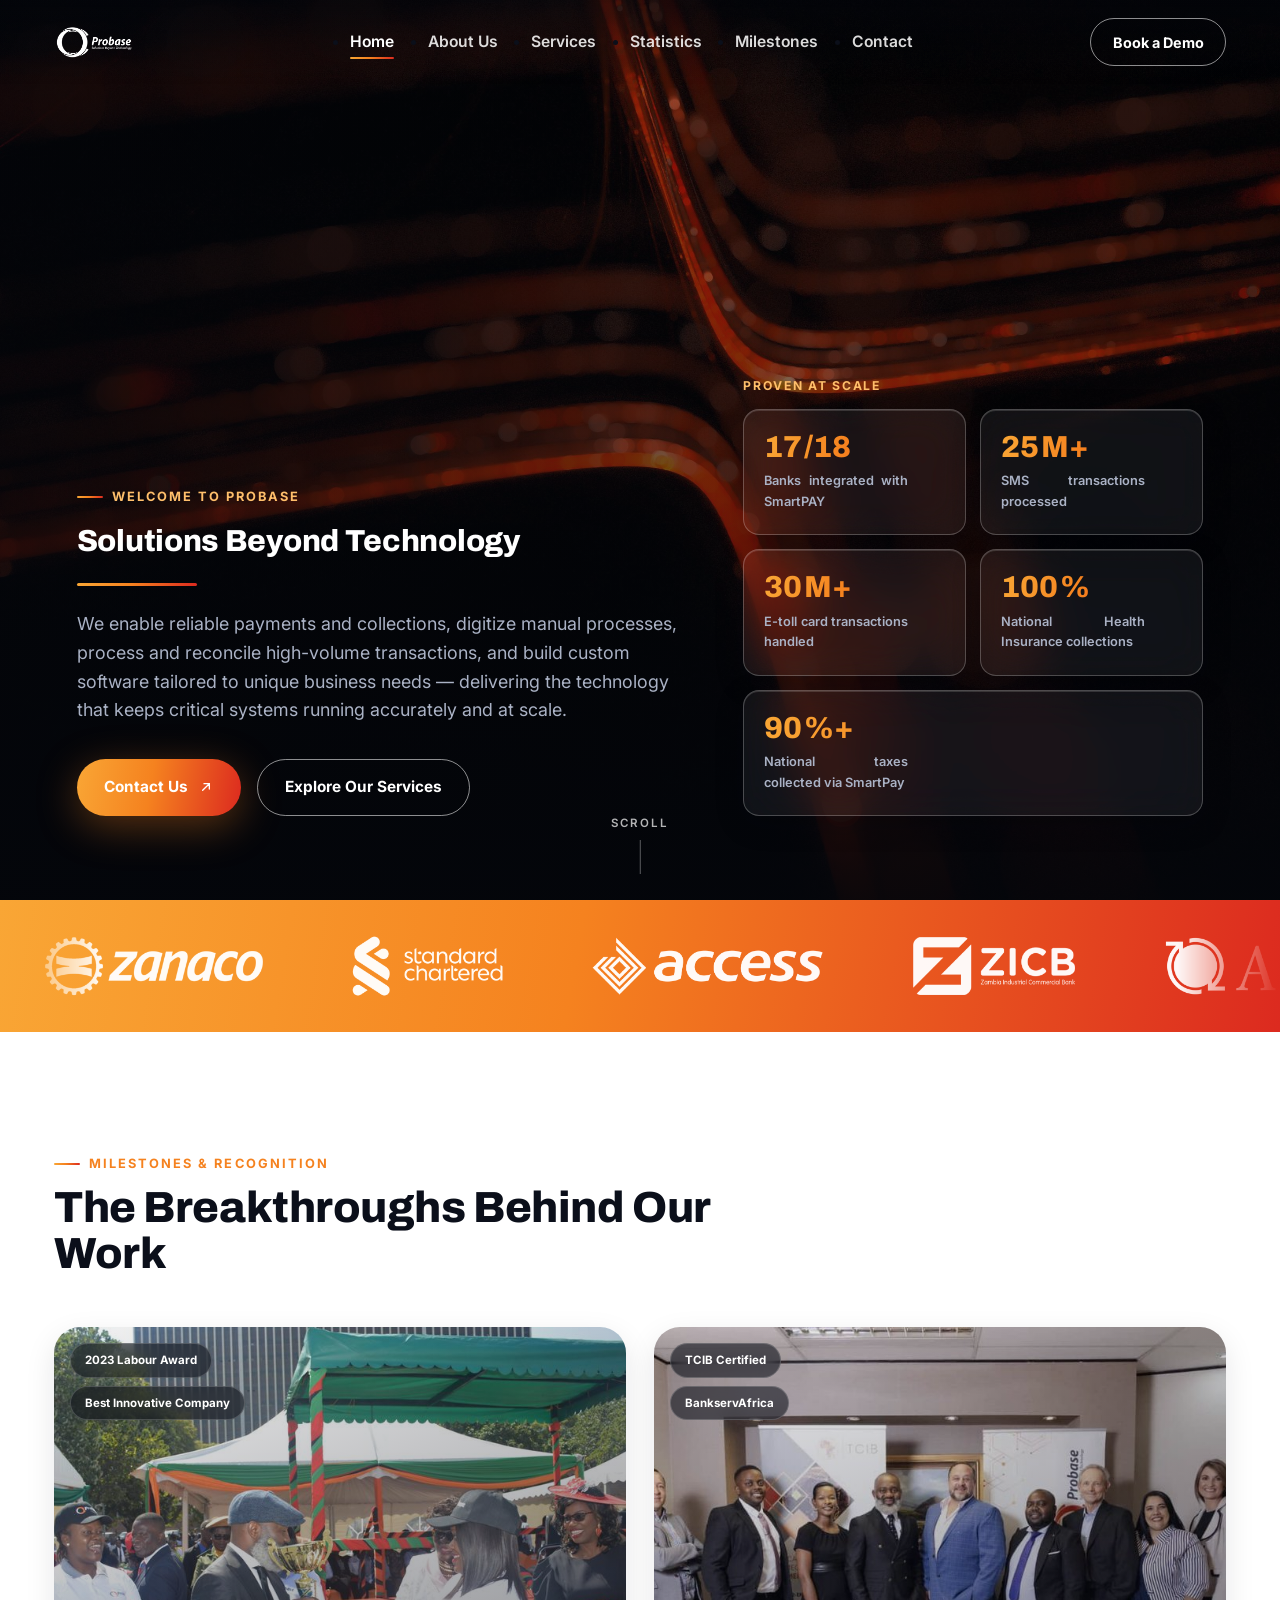
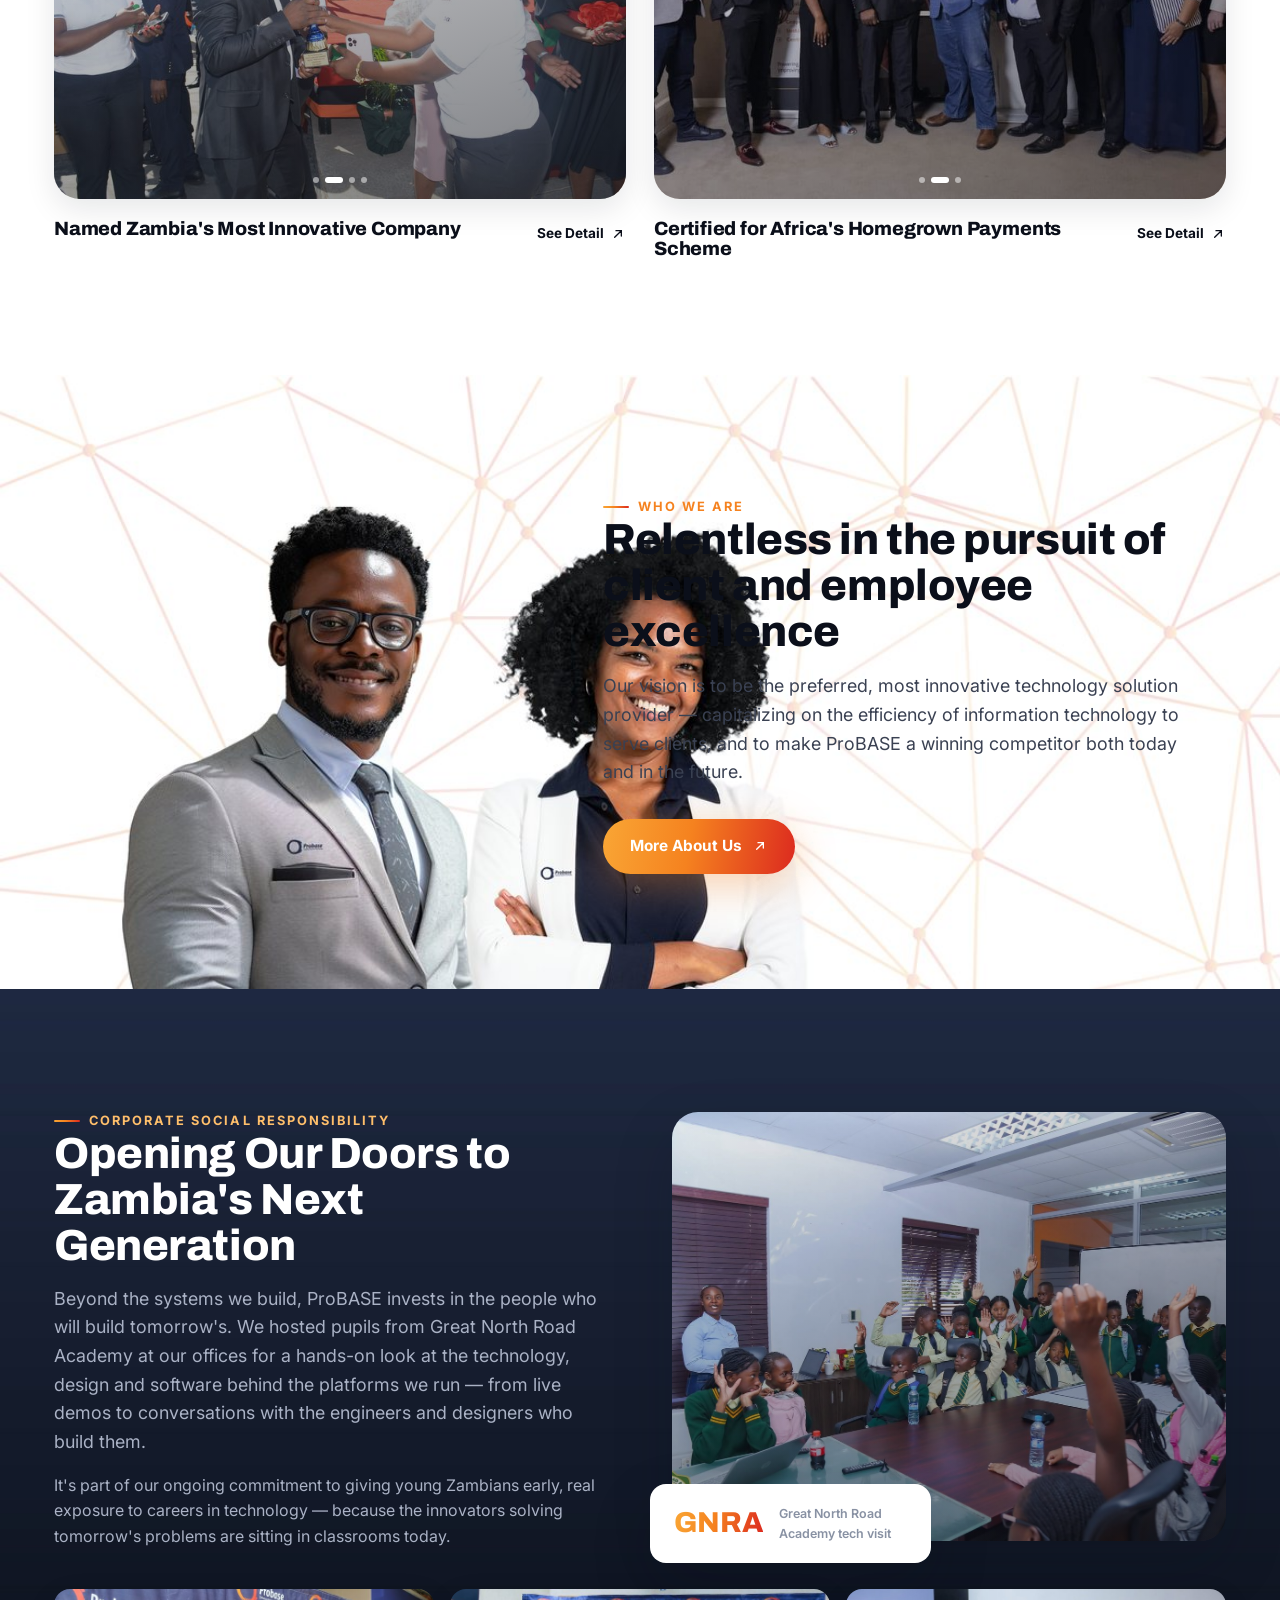
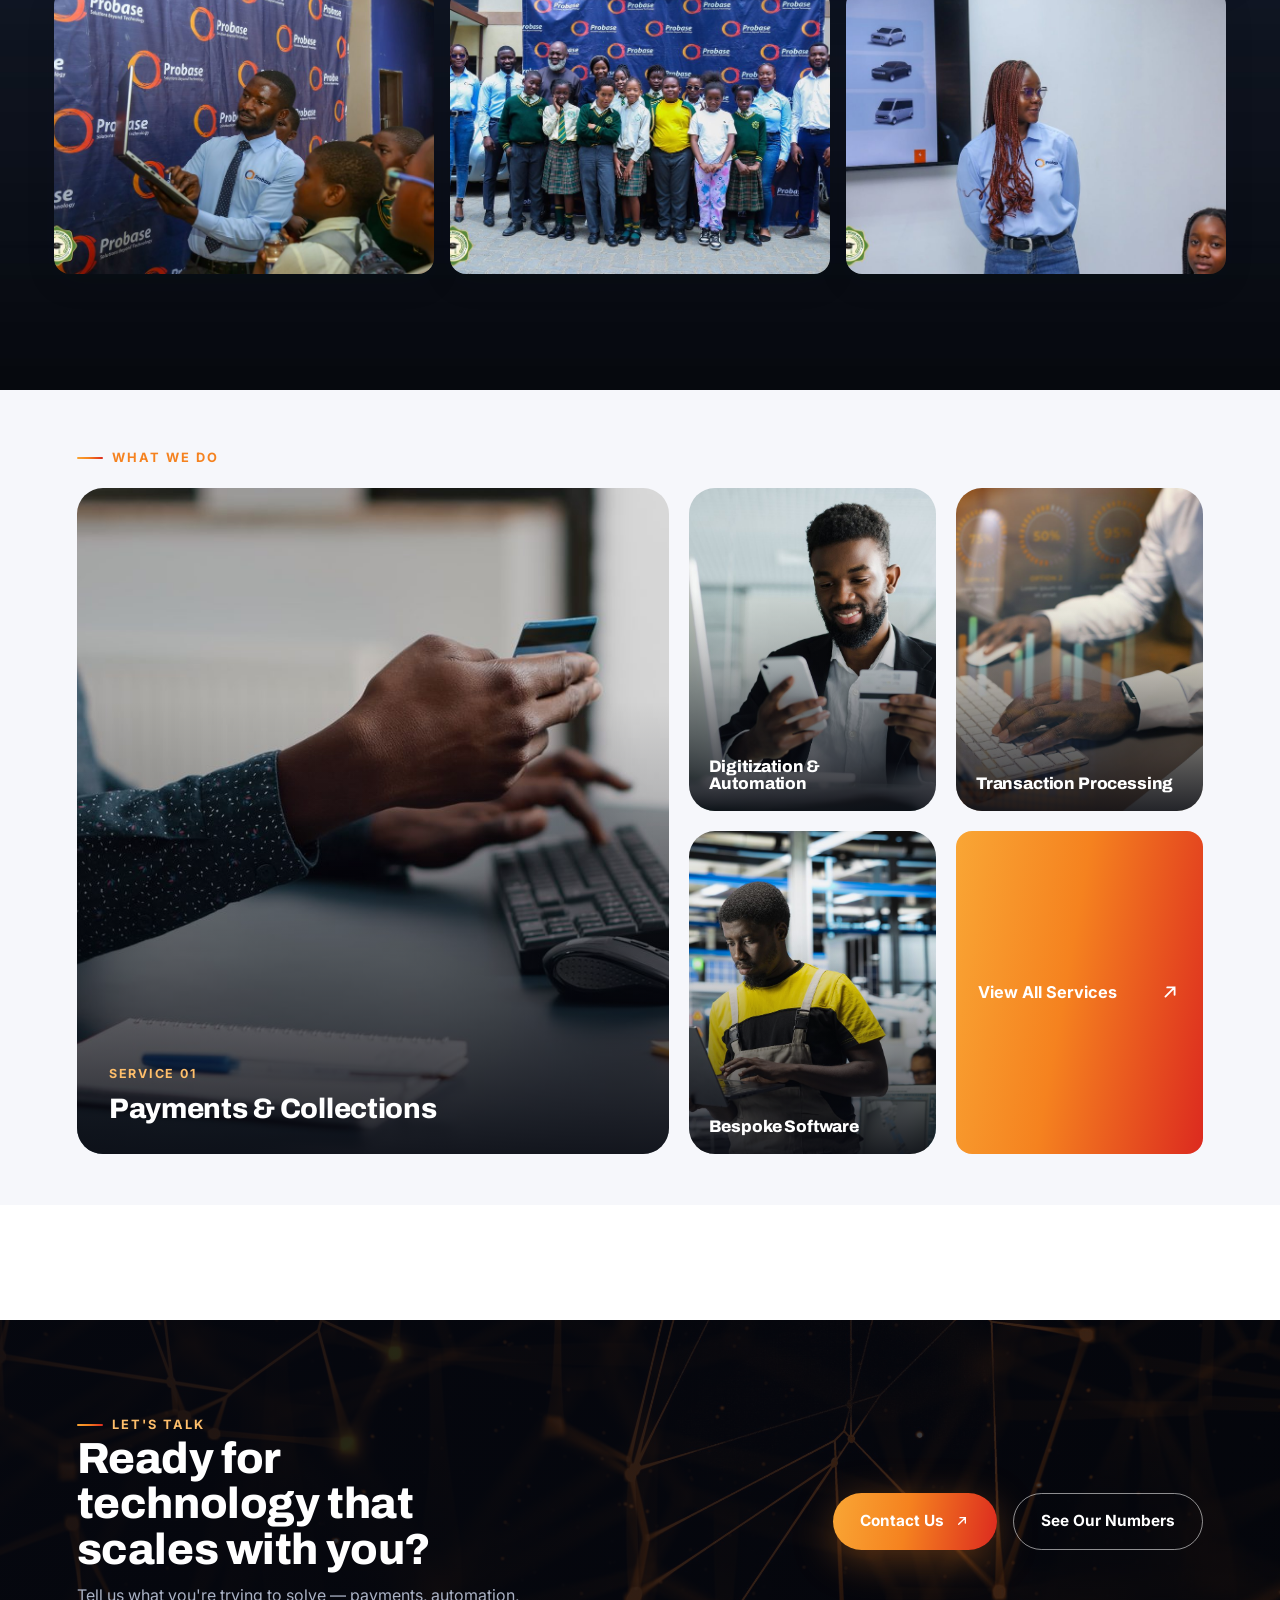
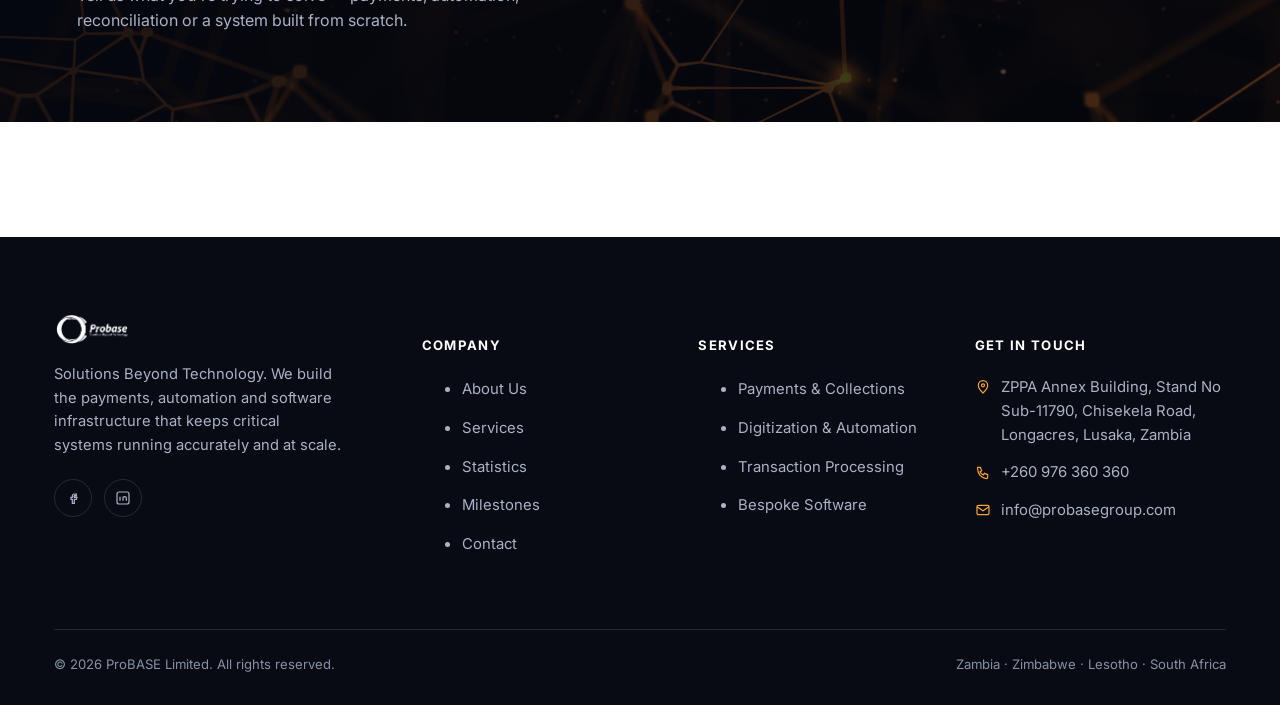
==== index.html @ 9bfe849f "Initial commit: ProBASE marketing website Static HTML/CSS/JS site with hero sections, services bento" ====
<!doctype html>
<html lang="en">
<head>
<meta charset="UTF-8">
<title>ProBASE | Solutions Beyond Technology</title>
<meta name="description" content="ProBASE enables reliable payments and collections, digitizes manual processes, processes and reconciles high-volume transactions, and builds bespoke software for businesses across Zambia, Zimbabwe, Lesotho and South Africa.">
<meta name="viewport" content="width=device-width, initial-scale=1">
<meta name="theme-color" content="#080b14">

<link rel="icon" type="image/png" sizes="32x32" href="assets/favicon/favicon-32.png">
<link rel="icon" type="image/png" sizes="16x16" href="assets/favicon/favicon-16.png">
<link rel="icon" type="image/png" sizes="192x192" href="assets/favicon/favicon-192.png">
<link rel="apple-touch-icon" sizes="180x180" href="assets/favicon/favicon-180.png">
<link rel="shortcut icon" href="assets/favicon/favicon.ico">

<meta property="og:title" content="ProBASE | Solutions Beyond Technology">
<meta property="og:description" content="Payments and collections, process digitization, transaction reconciliation, and bespoke software — built for scale.">
<meta property="og:type" content="website">
<meta property="og:image" content="assets/favicon/favicon-512.png">

<link rel="preconnect" href="https://fonts.googleapis.com">
<link rel="preconnect" href="https://fonts.gstatic.com" crossorigin>
<link rel="stylesheet" href="css/style.css?v=10">
</head>
<body>

<header class="site-header">
  <div class="container">
    <a href="index.html" class="brand" aria-label="ProBASE home">
      <img src="assets/logo/probase-logo-white.png" alt="ProBASE">
    </a>
    <nav class="main-nav" id="main-nav" aria-label="Primary">
      <ul>
        <li><a href="index.html">Home</a></li>
        <li><a href="about.html">About Us</a></li>
        <li><a href="services.html">Services</a></li>
        <li><a href="statistics.html">Statistics</a></li>
        <li><a href="milestones.html">Milestones</a></li>
        <li><a href="contact.html">Contact</a></li>
      </ul>
      <div class="mobile-cta">
        <a href="contact.html" class="btn btn--brand btn--block">Book a Demo</a>
      </div>
    </nav>
    <div class="header-cta">
      <a href="contact.html" class="btn btn--outline">Book a Demo</a>
      <button class="nav-toggle" aria-label="Toggle menu" aria-expanded="false" aria-controls="main-nav">
        <span class="bars"><span></span><span></span><span></span></span>
      </button>
    </div>
  </div>
</header>

<main>

  <!-- HERO -->
  <section class="hero hero--tall">
    <div class="hero-media">
      <video autoplay muted loop playsinline poster="assets/images/bg-orange-lines.jpg">
        <source src="assets/video/hero-home.mp4" type="video/mp4">
      </video>
    </div>
    <div class="container">
      <div class="hero-content hero-content--split">
        <div class="hero-text">
          <p class="eyebrow on-dark">Welcome to ProBASE</p>
          <h1>Solutions Beyond Technology</h1>
          <div class="hero-rule"></div>
          <p class="lead on-dark">We enable reliable payments and collections, digitize manual processes, process and reconcile high-volume transactions, and build custom software tailored to unique business needs — delivering the technology that keeps critical systems running accurately and at scale.</p>
          <div class="hero-actions">
            <a href="contact.html" class="btn btn--brand">
              Contact Us
              <svg viewBox="0 0 24 24" fill="none" stroke="currentColor" stroke-width="2" stroke-linecap="round"><path d="M7 17 17 7M9 7h8v8"/></svg>
            </a>
            <a href="services.html" class="btn btn--outline">Explore Our Services</a>
          </div>
        </div>
        <div class="hero-proof-group">
          <p class="hero-proof-group__title">Proven at scale</p>
          <ul class="hero-proof-group__grid">
            <li class="hero-proof-card">
              <div class="hero-proof-card__num"><span data-count="17">0</span>/18</div>
              <p class="hero-proof-card__label">Banks integrated with SmartPAY</p>
            </li>
            <li class="hero-proof-card">
              <div class="hero-proof-card__num"><span data-count="25">0</span>M+</div>
              <p class="hero-proof-card__label">SMS transactions processed</p>
            </li>
            <li class="hero-proof-card">
              <div class="hero-proof-card__num"><span data-count="30">0</span>M+</div>
              <p class="hero-proof-card__label">E-toll card transactions handled</p>
            </li>
            <li class="hero-proof-card">
              <div class="hero-proof-card__num"><span data-count="100">0</span>%</div>
              <p class="hero-proof-card__label">National Health Insurance collections</p>
            </li>
            <li class="hero-proof-card">
              <div class="hero-proof-card__num"><span data-count="90">0</span>%+</div>
              <p class="hero-proof-card__label">National taxes collected via SmartPay</p>
            </li>
          </ul>
        </div>
      </div>
    </div>
    <div class="hero-scroll" aria-hidden="true">Scroll<span class="dot"></span></div>
  </section>

  <!-- PROOF STRIP: bank logo ticker -->
  <section class="proof-strip">
    <div class="logo-ticker">
      <div class="logo-ticker__track">
        <div class="logo-ticker__item"><img src="assets/logos/zanaco.png" alt="Zanaco" loading="lazy"></div>
        <div class="logo-ticker__item"><img src="assets/logos/standard-chartered.png" alt="Standard Chartered" loading="lazy"></div>
        <div class="logo-ticker__item"><img src="assets/logos/access-bank.png" alt="Access Bank" loading="lazy"></div>
        <div class="logo-ticker__item"><img src="assets/logos/zicb.png" alt="Zambia Industrial Commercial Bank" loading="lazy"></div>
        <div class="logo-ticker__item"><img src="assets/logos/ab-bank.png" alt="AB Bank" loading="lazy"></div>
        <div class="logo-ticker__item"><img src="assets/logos/first-capital-bank.png" alt="First Capital Bank" loading="lazy"></div>
        <div class="logo-ticker__item"><img src="assets/logos/zesco.png" alt="Zesco" loading="lazy"></div>
        <div class="logo-ticker__item" aria-hidden="true"><img src="assets/logos/zanaco.png" alt=""></div>
        <div class="logo-ticker__item" aria-hidden="true"><img src="assets/logos/standard-chartered.png" alt=""></div>
        <div class="logo-ticker__item" aria-hidden="true"><img src="assets/logos/access-bank.png" alt=""></div>
        <div class="logo-ticker__item" aria-hidden="true"><img src="assets/logos/zicb.png" alt=""></div>
        <div class="logo-ticker__item" aria-hidden="true"><img src="assets/logos/ab-bank.png" alt=""></div>
        <div class="logo-ticker__item" aria-hidden="true"><img src="assets/logos/first-capital-bank.png" alt=""></div>
        <div class="logo-ticker__item" aria-hidden="true"><img src="assets/logos/zesco.png" alt=""></div>
      </div>
    </div>
  </section>

  <!-- MILESTONES TEASER -->
  <section class="section">
    <div class="container">
      <div class="section-head" data-reveal>
        <p class="eyebrow">Milestones &amp; Recognition</p>
        <h2>The Breakthroughs Behind Our Work</h2>
      </div>
      <div class="milestone-grid" data-reveal-group>
        <a href="milestones.html#labour-day-2023-award" class="milestone-card" data-reveal style="--i:0">
          <div class="media-frame media-frame--carousel" data-images="assets/images/milestones/labour-day-hero.jpg,assets/images/milestones/labour-day-2.jpg,assets/images/milestones/labour-day-3.jpg,assets/images/milestones/labour-day-4.jpg">
            <img src="assets/images/milestones/labour-day-hero.jpg" alt="ProBASE staff receiving the Best Innovative Company trophy at Zambia's 2023 Labour Day celebrations">
            <div class="milestone-card__badges">
              <span class="milestone-card__badge">2023 Labour Award</span>
              <span class="milestone-card__badge">Best Innovative Company</span>
            </div>
            <div class="media-frame__dots"></div>
          </div>
          <div class="milestone-card__foot">
            <h3>Named Zambia's Most Innovative Company</h3>
            <span class="milestone-card__link">See Detail
              <svg viewBox="0 0 24 24" fill="none" stroke="currentColor" stroke-width="2" stroke-linecap="round"><path d="M7 17 17 7M9 7h8v8"/></svg>
            </span>
          </div>
        </a>
        <a href="milestones.html#tcib-certification" class="milestone-card" data-reveal style="--i:1">
          <div class="media-frame media-frame--carousel" data-images="assets/images/milestones/tcib-hero.jpg,assets/images/milestones/tcib-2.jpg,assets/images/milestones/tcib-3.jpg">
            <img src="assets/images/milestones/tcib-hero.jpg" alt="ProBASE receiving TCIB Certified Participant accreditation from BankservAfrica">
            <div class="milestone-card__badges">
              <span class="milestone-card__badge">TCIB Certified</span>
              <span class="milestone-card__badge">BankservAfrica</span>
            </div>
            <div class="media-frame__dots"></div>
          </div>
          <div class="milestone-card__foot">
            <h3>Certified for Africa's Homegrown Payments Scheme</h3>
            <span class="milestone-card__link">See Detail
              <svg viewBox="0 0 24 24" fill="none" stroke="currentColor" stroke-width="2" stroke-linecap="round"><path d="M7 17 17 7M9 7h8v8"/></svg>
            </span>
          </div>
        </a>
      </div>
    </div>
  </section>

  <!-- ABOUT TEASER -->
  <section class="section who-we-are">
    <div class="who-we-are-media">
      <img src="assets/images/who-we-are/who-we-are-3.jpg" alt="ProBASE team members representing the people behind our technology">
    </div>
    <div class="container container--wide">
      <div class="who-we-are-content" data-reveal>
        <p class="eyebrow">Who we are</p>
        <h2>Relentless in the pursuit of client and employee excellence</h2>
        <p class="lead" style="margin-top:18px;">Our vision is to be the preferred, most innovative technology solution provider — capitalizing on the efficiency of information technology to serve clients, and to make ProBASE a winning competitor both today and in the future.</p>
        <div class="hero-actions" style="margin-top:32px;">
          <a href="about.html" class="btn btn--brand">
            More About Us
            <svg viewBox="0 0 24 24" fill="none" stroke="currentColor" stroke-width="2" stroke-linecap="round"><path d="M7 17 17 7M9 7h8v8"/></svg>
          </a>
        </div>
      </div>
    </div>
  </section>

  <!-- CORPORATE SOCIAL RESPONSIBILITY -->
  <section class="section section--dark csr-section">
    <div class="container">
      <div class="split reverse">
        <div class="split-media" data-reveal>
          <div class="media-frame">
            <img src="assets/images/csr/csr-hero.jpg" alt="Great North Road Academy pupils in a technology session at ProBASE's offices">
          </div>
          <div class="media-badge">
            <div class="stat-num">GNRA</div>
            <span class="label">Great North Road Academy tech visit</span>
          </div>
        </div>
        <div data-reveal>
          <p class="eyebrow on-dark">Corporate Social Responsibility</p>
          <h2>Opening Our Doors to Zambia's Next Generation</h2>
          <p class="lead on-dark" style="margin-top:16px;">Beyond the systems we build, ProBASE invests in the people who will build tomorrow's. We hosted pupils from Great North Road Academy at our offices for a hands-on look at the technology, design and software behind the platforms we run — from live demos to conversations with the engineers and designers who build them.</p>
          <p style="margin-top:16px; color:var(--muted-on-dark);">It's part of our ongoing commitment to giving young Zambians early, real exposure to careers in technology — because the innovators solving tomorrow's problems are sitting in classrooms today.</p>
        </div>
      </div>
      <div class="mini-gallery" data-reveal-group>
        <div class="mini-gallery__item" data-reveal style="--i:0"><img src="assets/images/csr/csr-2.jpg" alt="A ProBASE staff member showing pupils a laptop demo"></div>
        <div class="mini-gallery__item" data-reveal style="--i:1"><img src="assets/images/csr/csr-3.jpg" alt="ProBASE team and Great North Road Academy pupils at the office"></div>
        <div class="mini-gallery__item" data-reveal style="--i:2"><img src="assets/images/csr/csr-4.jpg" alt="A ProBASE presenter walking pupils through a design tool on screen"></div>
      </div>
    </div>
  </section>

  <!-- SERVICES HIGHLIGHT -->
  <section class="section section--alt services-section">
    <div class="container container--wide">
      <p class="eyebrow services-eyebrow" data-reveal>What we do</p>
      <div class="services-bento" data-reveal-group>
        <a href="services.html#payments" class="services-bento__feature" data-reveal style="--i:0">
          <img src="assets/images/services/payments.jpg" alt="ProBASE payments and collections">
          <div class="services-bento__scrim"></div>
          <div class="services-bento__content">
            <span class="services-bento__kicker">Service 01</span>
            <h3>Payments &amp; Collections</h3>
          </div>
        </a>
        <div class="services-bento__grid">
          <a href="services.html#digitization" class="services-bento__tile" data-reveal style="--i:1">
            <img src="assets/images/services/digitization.jpg" alt="ProBASE digitization and process automation">
            <div class="services-bento__scrim"></div>
            <div class="services-bento__content"><h4>Digitization &amp; Automation</h4></div>
          </a>
          <a href="services.html#transactions" class="services-bento__tile" data-reveal style="--i:2">
            <img src="assets/images/services/transactions.jpg" alt="ProBASE transaction processing and reconciliation">
            <div class="services-bento__scrim"></div>
            <div class="services-bento__content"><h4>Transaction Processing</h4></div>
          </a>
          <a href="services.html#software" class="services-bento__tile" data-reveal style="--i:3">
            <img src="assets/images/services/bespoke.jpg" alt="ProBASE bespoke software development">
            <div class="services-bento__scrim"></div>
            <div class="services-bento__content"><h4>Bespoke Software</h4></div>
          </a>
          <a href="services.html" class="services-bento__tile services-bento__tile--cta" data-reveal style="--i:4">
            <span>View All Services</span>
            <svg viewBox="0 0 24 24" fill="none" stroke="currentColor" stroke-width="2" stroke-linecap="round"><path d="M7 17 17 7M9 7h8v8"/></svg>
          </a>
        </div>
      </div>
    </div>
  </section>

  <!-- CTA -->
  <section class="section">
    <div class="container cta-wide">
      <div class="cta-band" data-reveal>
        <img src="assets/images/bg-techno-dots.jpg" alt="">
        <div class="cta-inner">
          <div>
            <p class="eyebrow on-dark">Let's talk</p>
            <h2>Ready for technology that scales with you?</h2>
            <p>Tell us what you're trying to solve — payments, automation, reconciliation or a system built from scratch.</p>
          </div>
          <div class="cta-actions">
            <a href="contact.html" class="btn btn--brand">
              Contact Us
              <svg viewBox="0 0 24 24" fill="none" stroke="currentColor" stroke-width="2" stroke-linecap="round"><path d="M7 17 17 7M9 7h8v8"/></svg>
            </a>
            <a href="statistics.html" class="btn btn--outline">See Our Numbers</a>
          </div>
        </div>
      </div>
    </div>
  </section>

</main>

<footer class="site-footer">
  <div class="container">
    <div class="footer-top">
      <div class="footer-brand">
        <img src="assets/logo/probase-logo-white.png" alt="ProBASE">
        <p>Solutions Beyond Technology. We build the payments, automation and software infrastructure that keeps critical systems running accurately and at scale.</p>
        <div class="footer-social">
          <a href="https://facebook.com/probasegroup" target="_blank" rel="noopener" aria-label="ProBASE on Facebook">
            <svg viewBox="0 0 24 24" fill="none" stroke="currentColor" stroke-width="1.8"><path d="M14 9h3V6h-3c-1.66 0-3 1.34-3 3v2H9v3h2v6h3v-6h3l1-3h-4V9c0-.55.45-1 1-1Z"/></svg>
          </a>
          <a href="https://linkedin.com/company/probase-limited-zambia" target="_blank" rel="noopener" aria-label="ProBASE on LinkedIn">
            <svg viewBox="0 0 24 24" fill="none" stroke="currentColor" stroke-width="1.8"><rect x="3" y="3" width="18" height="18" rx="3"/><path d="M7.5 10v6M7.5 7.5v.01M12 16v-3.5c0-1.4 1-2.5 2.5-2.5S17 11.1 17 12.5V16M12 10v6"/></svg>
          </a>
        </div>
      </div>
      <div class="footer-col">
        <h5>Company</h5>
        <ul>
          <li><a href="about.html">About Us</a></li>
          <li><a href="services.html">Services</a></li>
          <li><a href="statistics.html">Statistics</a></li>
          <li><a href="milestones.html">Milestones</a></li>
          <li><a href="contact.html">Contact</a></li>
        </ul>
      </div>
      <div class="footer-col">
        <h5>Services</h5>
        <ul>
          <li><a href="services.html#payments">Payments &amp; Collections</a></li>
          <li><a href="services.html#digitization">Digitization &amp; Automation</a></li>
          <li><a href="services.html#transactions">Transaction Processing</a></li>
          <li><a href="services.html#software">Bespoke Software</a></li>
        </ul>
      </div>
      <div class="footer-col">
        <h5>Get in touch</h5>
        <div class="contact-line">
          <svg viewBox="0 0 24 24" fill="none" stroke="currentColor" stroke-width="1.8"><path d="M12 21s7-6.1 7-11.5A7 7 0 0 0 5 9.5C5 14.9 12 21 12 21Z"/><circle cx="12" cy="9.5" r="2.3"/></svg>
          <span>ZPPA Annex Building, Stand No Sub-11790, Chisekela Road, Longacres, Lusaka, Zambia</span>
        </div>
        <div class="contact-line">
          <svg viewBox="0 0 24 24" fill="none" stroke="currentColor" stroke-width="1.8"><path d="M4 5h4l2 5-2.5 1.5a11 11 0 0 0 5 5L14 14l5 2v4a2 2 0 0 1-2 2A15 15 0 0 1 4 7a2 2 0 0 1 0-2Z"/></svg>
          <a href="tel:+260976360360">+260 976 360 360</a>
        </div>
        <div class="contact-line">
          <svg viewBox="0 0 24 24" fill="none" stroke="currentColor" stroke-width="1.8"><rect x="3" y="5" width="18" height="14" rx="2"/><path d="m3 7 9 6 9-6"/></svg>
          <a href="mailto:info@probasegroup.com">info@probasegroup.com</a>
        </div>
      </div>
    </div>
    <div class="footer-bottom">
      <p>&copy; <span id="year"></span> ProBASE Limited. All rights reserved.</p>
      <div class="legal-links"><span>Zambia · Zimbabwe · Lesotho · South Africa</span></div>
    </div>
  </div>
</footer>

<script src="js/main.js?v=10"></script>
</body>
</html>
---- css/style.css ----
/* =========================================================
   ProBASE — Solutions Beyond Technology
   Global stylesheet
   ========================================================= */

@import url('https://fonts.googleapis.com/css2?family=Archivo:ital,wght@0,500;0,600;0,700;0,800;1,700;1,800;1,900&family=Inter:wght@400;500;600;700&display=swap');

:root{
  /* Brand */
  --navy-950:#080b14;
  --navy-900:#0b101c;
  --navy-800:#111a2e;
  --navy-700:#182544;
  --navy-600:#233459;

  --orange-300:#ffbf6b;
  --orange-400:#f9a635;
  --orange-500:#f5821f;
  --orange-600:#ea5a1e;
  --red-600:#dc2a1f;

  --gradient-brand: linear-gradient(100deg, var(--orange-400) 0%, var(--orange-500) 45%, var(--red-600) 100%);
  --gradient-brand-soft: linear-gradient(100deg, rgba(249,166,53,.16) 0%, rgba(220,42,31,.16) 100%);

  --ink:#0b0f1a;
  --ink-soft:#3a4152;
  --muted:#8891a3;
  --muted-on-dark:#aab2c5;
  --line:#e7e9f0;
  --line-on-dark:rgba(255,255,255,.12);

  --paper:#ffffff;
  --paper-alt:#f6f7fb;
  --paper-tint:#fbf4ee;

  --shadow-sm: 0 2px 10px rgba(10,15,30,.06);
  --shadow-md: 0 10px 30px rgba(10,15,30,.10);
  --shadow-lg: 0 24px 60px rgba(10,15,30,.18);
  --shadow-glow: 0 10px 40px rgba(245,130,31,.35);

  --radius-sm: 10px;
  --radius-md: 16px;
  --radius-lg: 26px;
  --radius-pill: 999px;

  --container: 1220px;
  --header-h: 84px;

  --ease: cubic-bezier(.22,.68,.32,1);
  --dur: .6s;

  --font-display: 'Archivo', 'Inter', system-ui, sans-serif;
  --font-body: 'Inter', system-ui, -apple-system, sans-serif;
}

/* ---------- Reset ---------- */
*, *::before, *::after{ box-sizing: border-box; }
html{ scroll-behavior:smooth; }
body,h1,h2,h3,h4,p,figure,blockquote{ margin:0; }
ul[class], ol[class]{ list-style:none; margin:0; padding:0; }
img, video{ max-width:100%; display:block; }
a{ color:inherit; text-decoration:none; }
button{ font:inherit; color:inherit; background:none; border:0; cursor:pointer; }
input, textarea, select{ font:inherit; color:inherit; }
:focus-visible{ outline: 2px solid var(--orange-500); outline-offset: 3px; }

html, body{ overflow-x:hidden; }

body{
  font-family: var(--font-body);
  color: var(--ink);
  background: var(--paper);
  line-height: 1.6;
  -webkit-font-smoothing: antialiased;
  text-rendering: optimizeLegibility;
}

h1,h2,h3,h4{
  font-family: var(--font-display);
  font-weight: 800;
  line-height: 1.05;
  letter-spacing: -.01em;
  color: var(--ink);
}

.eyebrow{
  display:inline-flex;
  align-items:center;
  gap:.55rem;
  font-family: var(--font-body);
  font-style: normal;
  font-weight: 700;
  font-size: .8rem;
  letter-spacing: .16em;
  text-transform: uppercase;
  color: var(--orange-500);
}
.eyebrow::before{
  content:'';
  width:26px; height:2px;
  background: var(--gradient-brand);
  border-radius:2px;
}
.eyebrow.on-dark{ color: var(--orange-300); }

h1{ font-size: clamp(2.4rem, 5.4vw, 4.4rem); }
h2{ font-size: clamp(1.9rem, 3.4vw, 2.9rem); }
h3{ font-size: clamp(1.25rem, 1.8vw, 1.55rem); }

.lead{
  font-size: clamp(1.02rem, 1.4vw, 1.2rem);
  color: var(--ink-soft);
  max-width: 62ch;
}
.on-dark .lead, .lead.on-dark{ color: var(--muted-on-dark); }

.muted{ color: var(--muted); }

.container{
  width:100%;
  max-width: var(--container);
  margin-inline:auto;
  padding-inline: 24px;
}

.section{ padding: clamp(64px, 9vw, 120px) 0; position:relative; }
.section--tight{ padding: clamp(48px, 6vw, 72px) 0; }
.section--dark{ background: var(--navy-950); color:#fff; }
.csr-section{
  background-image: url('../assets/images/csr-bg.jpg');
  background-size: cover;
  background-position: center;
}
.section--dark h1, .section--dark h2, .section--dark h3, .section--dark h4{ color:#fff; }
.section--alt{ background: var(--paper-alt); }
.section--tint{ background: var(--paper-tint); }

.section-head{
  max-width: 720px;
  margin-bottom: clamp(32px, 4vw, 56px);
}
.section-head.center{ margin-inline:auto; text-align:center; }
.section-head h2{ margin-top:.65rem; }

/* ---------- Buttons ---------- */
.btn{
  --btn-fg: #fff;
  display:inline-flex;
  align-items:center;
  justify-content:center;
  gap:.6rem;
  padding: .95rem 1.7rem;
  border-radius: var(--radius-pill);
  font-family: var(--font-body);
  font-weight: 700;
  font-size: .96rem;
  white-space:nowrap;
  transition: transform .35s var(--ease), box-shadow .35s var(--ease), background-color .35s var(--ease), color .35s var(--ease), border-color .35s var(--ease);
  will-change: transform;
}
.btn svg{ width:16px; height:16px; flex:none; transition: transform .35s var(--ease); }
.btn:hover svg{ transform: translate(3px,-3px); }
.btn:active{ transform: scale(.97); }

.btn--brand{
  background: var(--gradient-brand);
  color:#fff;
  box-shadow: var(--shadow-glow);
}
.btn--brand:hover{ box-shadow: 0 14px 44px rgba(245,130,31,.5); transform: translateY(-2px); }

.btn--outline{
  background: transparent;
  color: #fff;
  border: 1.5px solid rgba(255,255,255,.55);
}
.btn--outline:hover{ background: rgba(255,255,255,.12); border-color:#fff; }

.btn--outline-dark{
  background: transparent;
  color: var(--ink);
  border: 1.5px solid var(--line);
}
.btn--outline-dark:hover{ background: var(--ink); color:#fff; border-color: var(--ink); }

.btn--ghost{
  color: var(--orange-500);
  padding: .3rem 0;
  gap:.4rem;
}
.btn--ghost:hover svg{ transform: translateX(4px); }

.btn--sm{ padding: .7rem 1.3rem; font-size:.88rem; }
.btn--block{ width:100%; }

/* ---------- Header ---------- */
.site-header{
  position: fixed;
  inset-inline:0;
  top:0;
  z-index: 100;
  height: var(--header-h);
  display:flex;
  align-items:center;
  transition: background-color .4s var(--ease), box-shadow .4s var(--ease), height .3s var(--ease), backdrop-filter .4s var(--ease);
}
.site-header .container{
  display:flex;
  align-items:center;
  justify-content:space-between;
  gap: 24px;
}
.site-header::before{
  content:'';
  position:absolute; inset:0;
  background: linear-gradient(180deg, rgba(4,6,12,.55) 0%, rgba(4,6,12,0) 100%);
  opacity:1;
  transition: opacity .4s var(--ease);
  pointer-events:none;
}
.site-header.is-scrolled{
  height: 72px;
  background: rgba(8,11,20,.86);
  backdrop-filter: blur(14px) saturate(140%);
  box-shadow: 0 8px 30px rgba(0,0,0,.25);
}
.site-header.is-scrolled::before{ opacity:0; }

.brand{ display:flex; align-items:center; gap:.7rem; position:relative; z-index:1; }
.brand img{ height: 34px; width:auto; }

.nav-toggle{
  position:relative; z-index:1;
  width:44px; height:44px;
  display:none;
  align-items:center; justify-content:center;
  border-radius: 10px;
  color:#fff;
}
.nav-toggle .bars{ position:relative; width:20px; height:14px; }
.nav-toggle .bars span{
  position:absolute; left:0; width:100%; height:2px; background:currentColor; border-radius:2px;
  transition: transform .35s var(--ease), opacity .35s var(--ease), top .35s var(--ease);
}
.nav-toggle .bars span:nth-child(1){ top:0; }
.nav-toggle .bars span:nth-child(2){ top:6px; }
.nav-toggle .bars span:nth-child(3){ top:12px; }
.nav-open .nav-toggle .bars span:nth-child(1){ top:6px; transform: rotate(45deg); }
.nav-open .nav-toggle .bars span:nth-child(2){ opacity:0; }
.nav-open .nav-toggle .bars span:nth-child(3){ top:6px; transform: rotate(-45deg); }

.main-nav{ position:relative; z-index:1; }
.main-nav ul{ display:flex; align-items:center; gap: 2.1rem; }
.main-nav a{
  font-weight:600; font-size:.98rem; color: rgba(255,255,255,.86);
  padding: 6px 0; position:relative;
}
.main-nav a::after{
  content:''; position:absolute; left:0; right:100%; bottom:-2px; height:2px;
  background: var(--gradient-brand); border-radius:2px;
  transition: right .35s var(--ease);
}
.main-nav a:hover{ color:#fff; }
.main-nav a:hover::after, .main-nav a.is-active::after{ right:0; }
.main-nav a.is-active{ color:#fff; }

.header-cta{ position:relative; z-index:1; display:flex; align-items:center; gap:14px; }
.header-cta .btn{ padding:.72rem 1.35rem; font-size:.9rem; }

.main-nav .mobile-cta{ display:none; }

@media (max-width: 900px){
  .main-nav{
    position: fixed; inset: 72px 0 0 0;
    background: var(--navy-950);
    padding: 28px 24px 40px;
    transform: translateY(-12px);
    opacity:0; visibility:hidden;
    transition: opacity .35s var(--ease), transform .35s var(--ease), visibility .35s;
    overflow-y:auto;
  }
  .nav-open .main-nav{ opacity:1; visibility:visible; transform:translateY(0); }
  .main-nav ul{ flex-direction:column; align-items:flex-start; gap:0; }
  .main-nav li{ width:100%; border-bottom:1px solid var(--line-on-dark); }
  .main-nav a{ display:block; padding: 18px 4px; font-size:1.15rem; }
  .main-nav a::after{ display:none; }
  .main-nav .mobile-cta{ margin-top:22px; display:flex; flex-direction:column; gap:12px; }
  .nav-toggle{ display:inline-flex; }
  .site-header .container{ flex-wrap: nowrap; }
  .header-cta .btn--outline{ display:none; }
}

/* ---------- Hero ---------- */
.hero{
  position:relative;
  min-height: 100svh;
  display:flex;
  align-items:flex-end;
  color:#fff;
  overflow:hidden;
  background: var(--navy-950);
}
.hero.hero--tall{ min-height: 100svh; }
.hero.hero--short{ min-height: 62vh; align-items:center; padding-top: var(--header-h); }

.hero-media{ position:absolute; inset:0; z-index:0; }
.hero-media video, .hero-media img{
  position:absolute; inset:0; width:100%; height:100%; object-fit:cover;
}
.hero-media::after{
  content:'';
  position:absolute; inset:0;
  background:
    linear-gradient(0deg, rgba(4,6,11,.92) 0%, rgba(4,6,11,.55) 42%, rgba(4,6,11,.35) 100%),
    linear-gradient(90deg, rgba(4,6,11,.55) 0%, rgba(4,6,11,.05) 55%);
}

.hero-content{
  position:relative; z-index:1;
  padding: 190px 0 84px;
  width:100%;
}
.hero--short .hero-content{ padding: 40px 0; }

.hero-content .eyebrow{ margin-bottom: 18px; }
.hero-content h1{ max-width: 15ch; color:#fff; }
.hero-rule{
  width:120px; height:3px; border-radius:3px;
  background: var(--gradient-brand);
  margin: 26px 0 24px;
}
.hero-content .lead{ margin-bottom: 34px; max-width:56ch; }
.hero-actions{ display:flex; flex-wrap:wrap; gap:16px; }

/* Hero uses a wider, edge-hugging container so the text and proof cards
   spread toward the true viewport edges on large screens instead of being
   squeezed into the site's normal 1220px content column. */
.hero > .container{
  max-width: none;
  padding-inline: clamp(24px, 6vw, 140px);
}

/* CTA bands use the same wide, edge-hugging container as the hero so their
   text/image span toward the true viewport edges instead of the standard
   1220px content column. */
.container.cta-wide{
  max-width: none;
  padding-inline: 0;
}
.container.cta-wide .cta-band{ border-radius: 0; }

/* Reusable wide, edge-hugging container for content sections that want
   more breathing room than the standard 1220px column. */
.container--wide{
  max-width: none;
  padding-inline: clamp(24px, 6vw, 140px);
}

/* Hero split layout: text pinned far left, proof cards pinned right */
.hero-content--split{
  display:flex;
  align-items:flex-end;
  justify-content:space-between;
  gap:56px;
}
.hero-text{ max-width:760px; flex:0 1 auto; }
.hero-text h1{ font-size: clamp(1.9rem, 2.2vw, 2.75rem); max-width: none; white-space: normal; }

.hero-proof-group{ flex:none; width:100%; max-width:460px; }
.hero-proof-group__title{
  font-size:.76rem; font-weight:700; letter-spacing:.14em; text-transform:uppercase;
  color: var(--orange-300); margin-bottom:14px;
}
.hero-proof-group__grid{ display:grid; grid-template-columns: 1fr 1fr; gap:14px; }
.hero-proof-group__grid li:last-child{ grid-column: 1 / -1; }

.hero-proof-card{
  background: rgba(255,255,255,.06);
  backdrop-filter: blur(20px) saturate(160%);
  -webkit-backdrop-filter: blur(20px) saturate(160%);
  border: 1px solid rgba(255,255,255,.24);
  border-radius: var(--radius-md);
  padding: 22px 20px;
  box-shadow: inset 0 1px 0 rgba(255,255,255,.14), 0 8px 28px rgba(4,6,14,.22);
  transition: background .35s var(--ease), border-color .35s var(--ease), transform .35s var(--ease);
}
.hero-proof-card:hover{
  background: rgba(255,255,255,.11);
  border-color: rgba(255,255,255,.38);
  transform: translateY(-3px);
}
.hero-proof-card__num{
  font-family: var(--font-display); font-weight:800;
  font-size:1.9rem; line-height:1;
  background: var(--gradient-brand); -webkit-background-clip:text; background-clip:text; color:transparent;
  display:flex; align-items:baseline; gap:2px;
}
.hero-proof-card__label{
  margin-top:9px; font-size:.8rem; font-weight:600;
  color: var(--muted-on-dark); max-width:18ch;
  text-align: justify;
}

@media (max-width: 980px){
  .hero-content--split{ flex-direction:column; align-items:flex-start; gap:36px; }
  .hero-proof-group{ max-width:100%; margin-left:0; margin-right:0; }
}

.hero-scroll{
  position:absolute; left:50%; bottom:26px; transform:translateX(-50%);
  z-index:1;
  display:flex; flex-direction:column; align-items:center; gap:8px;
  color: rgba(255,255,255,.7);
  font-size:.72rem; letter-spacing:.18em; text-transform:uppercase; font-weight:600;
}
.hero-scroll .dot{
  width:1px; height:34px; background: rgba(255,255,255,.35); position:relative; overflow:hidden;
}
.hero-scroll .dot::after{
  content:''; position:absolute; left:0; top:-100%; width:100%; height:100%;
  background: var(--gradient-brand);
  animation: scrollLine 2.2s ease-in-out infinite;
}
@keyframes scrollLine{ 0%{top:-100%;} 60%{top:100%;} 100%{top:100%;} }

/* ---------- Proof strip: bank logo ticker ---------- */
.proof-strip{
  position:relative;
  background: var(--gradient-brand);
  color:#fff;
  overflow:hidden;
  padding: 34px 0;
}

.logo-ticker{
  position:relative;
  overflow:hidden;
  -webkit-mask-image: linear-gradient(to right, transparent 0%, #000 8%, #000 92%, transparent 100%);
  mask-image: linear-gradient(to right, transparent 0%, #000 8%, #000 92%, transparent 100%);
}
.logo-ticker__track{
  display:flex;
  align-items:center;
  width: max-content;
  animation: tickerLTR 32s linear infinite;
  will-change: transform;
}
.logo-ticker:hover .logo-ticker__track{ animation-play-state: paused; }
.logo-ticker__item{
  flex: none;
  display:flex;
  align-items:center;
  justify-content:center;
  padding: 0 42px;
}
.logo-ticker__item img{
  height: 64px;
  width:auto;
  object-fit:contain;
  opacity:.96;
}

@keyframes tickerLTR{
  from{ transform: translateX(-50%); }
  to{ transform: translateX(0%); }
}

@media (prefers-reduced-motion: reduce){
  .logo-ticker__track{ animation: none; }
}

@media (max-width: 620px){
  .logo-ticker__item{ padding: 0 28px; }
  .logo-ticker__item img{ height:44px; }
}

/* ---------- Cards ---------- */
.grid{ display:grid; gap: 28px; }
.grid--2{ grid-template-columns: repeat(2, 1fr); }
.grid--3{ grid-template-columns: repeat(3, 1fr); }
.grid--4{ grid-template-columns: repeat(4, 1fr); }
@media (max-width: 980px){
  .grid--3, .grid--4{ grid-template-columns: repeat(2, 1fr); }
}
@media (max-width: 620px){
  .grid--2, .grid--3, .grid--4{ grid-template-columns: 1fr; }
}

.card{
  background:#fff;
  border: 1px solid var(--line);
  border-radius: var(--radius-md);
  padding: 34px 30px;
  transition: transform .4s var(--ease), box-shadow .4s var(--ease), border-color .4s var(--ease);
  position:relative;
}
.card:hover{ transform: translateY(-6px); box-shadow: var(--shadow-md); border-color: transparent; }

.icon-tile{
  width:56px; height:56px;
  border-radius: 16px;
  display:flex; align-items:center; justify-content:center;
  background: var(--gradient-brand-soft);
  color: var(--orange-600);
  margin-bottom: 22px;
}
.icon-tile svg{ width:26px; height:26px; }

.service-card h3{ margin-bottom:10px; }
.service-card p{ color: var(--ink-soft); margin-bottom: 18px; }
.service-card .tag-list{ display:flex; flex-wrap:wrap; gap:8px; margin-bottom:20px; }
.service-card .tag-list li{
  font-size:.76rem; font-weight:600; letter-spacing:.02em;
  padding:6px 12px; border-radius: var(--radius-pill);
  background: var(--paper-alt); color: var(--ink-soft);
}
.service-card .index{
  position:absolute; top:26px; right:30px;
  font-family: var(--font-display); font-weight:800;
  font-size:1.6rem; color: var(--line);
}

/* ---------- Stats ---------- */
.stat-card{
  background: var(--navy-900);
  border:1px solid var(--line-on-dark);
  border-radius: var(--radius-md);
  padding: 36px 28px;
  text-align:center;
}
.stat-num{
  font-family: var(--font-display); font-weight:800;
  font-size: clamp(2.2rem, 4vw, 3.1rem);
  background: var(--gradient-brand);
  -webkit-background-clip:text; background-clip:text; color:transparent;
  line-height:1;
}
.stat-label{ margin-top:12px; color: var(--muted-on-dark); font-size:.92rem; font-weight:600; }
.stat-note{ margin-top:6px; color: var(--muted); font-size:.8rem; }

/* ---------- Badges / pills ---------- */
.pill-row{ display:flex; flex-wrap:wrap; gap:12px; }
.pill{
  display:inline-flex; align-items:center; gap:8px;
  padding: 10px 18px;
  border-radius: var(--radius-pill);
  border:1px solid var(--line);
  font-size:.86rem; font-weight:600; color: var(--ink-soft);
  background:#fff;
}
.pill .dot{ width:7px; height:7px; border-radius:50%; background: var(--gradient-brand); }
.on-dark .pill{ background: rgba(255,255,255,.05); border-color: var(--line-on-dark); color:#fff; }

/* ---------- Split / media blocks ---------- */
.split{ display:grid; grid-template-columns: 1fr 1fr; gap: 64px; align-items:center; }
.split.reverse .split-media{ order:2; }
@media (max-width: 900px){
  .split{ grid-template-columns: 1fr; gap:36px; }
  .split.reverse .split-media{ order:0; }
}
.split-media{ position:relative; }
.media-frame{
  position:relative; border-radius: var(--radius-lg); overflow:hidden;
  aspect-ratio: 4/3.1;
  box-shadow: var(--shadow-lg);
}
.media-frame img{ width:100%; height:100%; object-fit:cover; }
.media-frame::after{
  content:''; position:absolute; inset:0;
  background: linear-gradient(160deg, rgba(8,11,20,.05), rgba(8,11,20,.55));
}
.media-badge{
  position:absolute; left:-22px; bottom:-22px;
  background:#fff; border-radius: var(--radius-md);
  padding: 20px 24px;
  box-shadow: var(--shadow-lg);
  display:flex; align-items:center; gap:16px;
  z-index:2;
}
.media-badge .stat-num{ background:var(--gradient-brand); -webkit-background-clip:text; background-clip:text; color:transparent; font-size:1.8rem; }
.media-badge span.label{ display:block; font-size:.78rem; color:var(--muted); font-weight:600; max-width:16ch; }

.media-frame--placeholder{
  display:flex; align-items:center; justify-content:center;
  background: var(--gradient-brand);
}
.media-frame--placeholder svg{ width:88px; height:88px; color:rgba(255,255,255,.85); }

.media-frame--carousel img{ transition: opacity .3s ease; }

/* Who we are: the photo fills the section's full background, with copy
   overlaid on the right where the image leaves open, light space — dark
   ink text on that light ground gives contrast without a scrim overlay. */
.who-we-are{ position:relative; overflow:hidden; }
.who-we-are-media{ position:absolute; inset:0; z-index:0; }
.who-we-are-media img{ width:100%; height:100%; object-fit:cover; object-position:left center; }
.who-we-are > .container{ position:relative; z-index:1; }
.who-we-are-content{ max-width:600px; margin-left:auto; }
@media (max-width:900px){
  .who-we-are-content{ margin-left:0; max-width:none; }
  /* Narrow crops favor the open, light part of the photo so full-width
     text over it keeps enough contrast without needing an overlay. */
  .who-we-are-media img{ object-position:right center; }
}
.media-frame__dots{
  position:absolute; left:50%; bottom:16px; transform:translateX(-50%);
  display:flex; align-items:center; gap:6px; z-index:3;
}
.media-frame__dots span{
  width:6px; height:6px; border-radius:999px;
  background: rgba(255,255,255,.5);
  transition: width .3s ease, background .3s ease;
}
.media-frame__dots span.is-active{ width:18px; background:#fff; }

.mini-gallery{
  display:grid; grid-template-columns: repeat(3, 1fr); gap:16px;
  margin-top: 40px;
}
.mini-gallery__item{
  position:relative; border-radius: var(--radius-md); overflow:hidden;
  aspect-ratio: 4/3; box-shadow: var(--shadow-md);
}
.mini-gallery__item img{ width:100%; height:100%; object-fit:cover; display:block; transition: transform .5s ease; }
.mini-gallery__item:hover img{ transform: scale(1.05); }
@media (max-width: 620px){
  .mini-gallery{ grid-template-columns: 1fr 1fr; }
}

/* ---------- Milestone card grid ---------- */
.milestone-grid{
  display:grid; grid-template-columns: repeat(2, 1fr); gap:28px;
}
@media (max-width: 760px){
  .milestone-grid{ grid-template-columns: 1fr; }
}
.milestone-card{
  display:block; text-decoration:none; color:inherit;
}
.milestone-card .media-frame{ aspect-ratio: 4/3.3; box-shadow: var(--shadow-md); transition: box-shadow .3s ease; }
.milestone-card:hover .media-frame{ box-shadow: var(--shadow-lg); }
.milestone-card .media-frame img{ transition: transform .5s ease; }
.milestone-card:hover .media-frame img{ transform: scale(1.04); }
.milestone-card__badges{
  position:absolute; left:16px; top:16px; z-index:2;
  display:flex; flex-direction:column; align-items:flex-start; gap:8px;
}
.milestone-card__badge{
  background: rgba(8,11,20,.55);
  backdrop-filter: blur(10px); -webkit-backdrop-filter: blur(10px);
  color:#fff; font-size:.72rem; font-weight:700;
  padding: 7px 14px; border-radius:999px;
  border: 1px solid rgba(255,255,255,.18);
}
.milestone-card__foot{
  display:flex; align-items:flex-start; justify-content:space-between; gap:16px;
  margin-top:20px;
}
.milestone-card__foot h3{ font-size:1.2rem; }
.milestone-card__link{
  flex:none; display:inline-flex; align-items:center; gap:6px;
  font-size:.85rem; font-weight:700; color:var(--ink);
  padding-top:4px; white-space:nowrap;
}
.milestone-card__link svg{ width:16px; height:16px; transition: transform .25s ease; }
.milestone-card:hover .milestone-card__link svg{ transform: translate(3px,-3px); }

.check-list li{
  display:flex; gap:14px; align-items:flex-start;
  padding: 12px 0;
  border-bottom: 1px solid var(--line);
}
.on-dark .check-list li{ border-color: var(--line-on-dark); }
.check-list li:last-child{ border-bottom:0; }
.check-list .tick{
  flex:none; width:24px; height:24px; border-radius:50%;
  background: var(--gradient-brand-soft); color:var(--orange-600);
  display:flex; align-items:center; justify-content:center; margin-top:2px;
}
.check-list .tick svg{ width:13px; height:13px; }
.check-list h4{ font-family:var(--font-body); font-style:normal; font-weight:700; font-size:1rem; margin-bottom:3px; }
.check-list p{ color: var(--ink-soft); font-size:.94rem; }
.on-dark .check-list p{ color: var(--muted-on-dark); }

/* ---------- Values ---------- */
.value-card{ text-align:left; }
.value-card .num{
  font-family: var(--font-display); font-weight:800;
  color: var(--line); font-size:2.4rem; line-height:1; margin-bottom:14px;
}

/* ---------- Timeline / process ---------- */
.process-row{ display:grid; grid-template-columns: repeat(4,1fr); gap:24px; counter-reset:step; }
@media (max-width:900px){ .process-row{ grid-template-columns:repeat(2,1fr);} }
@media (max-width:560px){ .process-row{ grid-template-columns:1fr;} }
.process-step{ position:relative; padding-top: 8px; }
.process-step .step-num{
  font-family: var(--font-display); font-weight:800;
  font-size:2.6rem; color:transparent;
  -webkit-text-stroke: 1.5px rgba(255,255,255,.32);
  display:block; margin-bottom:14px;
}
.section:not(.section--dark) .process-step .step-num{ -webkit-text-stroke: 1.5px var(--line); }
.process-step h4{ font-family: var(--font-body); font-weight:700; font-size:1.06rem; margin-bottom:8px; }
.process-step p{ font-size:.92rem; color:var(--muted); }

/* ---------- Subsidiary cards ---------- */
.subsidiary-card{
  display:flex; flex-direction:column; height:100%;
  background: linear-gradient(160deg, var(--navy-900), var(--navy-800));
  border:1px solid var(--line-on-dark);
}
.subsidiary-card .kicker{ font-size:.75rem; font-weight:700; letter-spacing:.14em; text-transform:uppercase; color: var(--orange-300); margin-bottom:10px; }
.subsidiary-card h3{ color:#fff; }
.subsidiary-card p{ color: var(--muted-on-dark); flex:1; margin-bottom:22px; }

/* ---------- Services bento (homepage highlight) ---------- */
.services-section{ padding: clamp(28px, 4vw, 56px) 0; }
.services-eyebrow{ margin-bottom: 20px; }

.services-bento{
  display:grid; grid-template-columns: 1.15fr 1fr; gap:20px;
  height: clamp(520px, 74vh, 820px);
}
.services-bento__feature, .services-bento__tile{
  position:relative; display:block; overflow:hidden;
  border-radius: var(--radius-lg);
}
.services-bento__feature img, .services-bento__tile img{
  position:absolute; inset:0; width:100%; height:100%; object-fit:cover;
  transition: transform .5s var(--ease);
}
.services-bento__feature:hover img, .services-bento__tile:hover img{ transform: scale(1.05); }
.services-bento__scrim{
  position:absolute; inset:0;
  background: linear-gradient(0deg, rgba(6,8,16,.88) 0%, rgba(6,8,16,.2) 48%, rgba(6,8,16,0) 68%);
}
.services-bento__content{ position:absolute; left:0; right:0; bottom:0; padding: 30px 32px; color:#fff; }
.services-bento__kicker{
  display:block; font-size:.78rem; font-weight:700; letter-spacing:.14em;
  text-transform:uppercase; color: var(--orange-300); margin-bottom:10px;
}
.services-bento__feature h3{ color:#fff; margin:0; font-size:clamp(1.5rem, 2.2vw, 2rem); }

.services-bento__grid{
  display:grid; grid-template-columns:1fr 1fr; grid-template-rows:1fr 1fr; gap:20px; height:100%;
}
.services-bento__tile .services-bento__content{ padding: 18px 20px; }
.services-bento__tile h4{ color:#fff; font-family: var(--font-display); font-weight:800; font-size:1.05rem; margin:0; }
.services-bento__tile--cta{
  background: var(--gradient-brand); border-radius: var(--radius-md);
  display:flex; align-items:center; justify-content:space-between;
  padding: 20px 22px; color:#fff; font-weight:700; font-size:1.02rem;
}
.services-bento__tile--cta svg{ width:22px; height:22px; flex:none; }
@media (max-width:900px){
  .services-bento{ grid-template-columns:1fr; height:auto; }
  .services-bento__feature{ height:320px; }
  .services-bento__grid{ height:auto; }
  .services-bento__tile{ height:200px; }
  .services-bento__tile--cta{ height:200px; }
}
@media (max-width:620px){
  .services-bento__grid{ grid-template-columns:1fr; }
}

/* ---------- CTA band ---------- */
.cta-band{
  position:relative;
  border-radius: var(--radius-lg);
  overflow:hidden;
  padding: clamp(48px, 7vw, 88px) clamp(24px, 6vw, 140px);
  color:#fff;
  isolation:isolate;
}
.cta-band img{ position:absolute; inset:0; width:100%; height:100%; object-fit:cover; z-index:-2; }
.cta-band::before{
  content:''; position:absolute; inset:0; z-index:-1;
  background: linear-gradient(120deg, rgba(6,8,16,.92), rgba(6,8,16,.72));
}
.cta-band .cta-inner{ display:flex; align-items:center; justify-content:space-between; gap:32px; flex-wrap:wrap; }
.cta-band h2{ margin-bottom:10px; max-width:16ch; color:#fff; }
.cta-band p{ color: var(--muted-on-dark); max-width:46ch; }
.cta-actions{ display:flex; gap:16px; flex-wrap:wrap; }

/* ---------- Contact page ---------- */
.contact-grid{ display:grid; grid-template-columns: 1fr 1fr; gap:56px; }
@media (max-width:900px){ .contact-grid{ grid-template-columns:1fr; } }

.info-card{
  display:flex; gap:18px; align-items:flex-start;
  padding: 22px 0;
  border-bottom: 1px solid var(--line-on-dark);
}
.info-card:last-child{ border-bottom:0; }
.info-card .icon-tile{ margin-bottom:0; background: rgba(255,255,255,.06); color: var(--orange-300); }
.info-card h4{ font-family:var(--font-body); font-weight:700; font-size:1rem; margin-bottom:5px; color:#fff; }
.info-card p, .info-card a{ color: var(--muted-on-dark); font-size:.96rem; }
.info-card a:hover{ color:#fff; }

.form-card{
  background:#fff; border-radius: var(--radius-lg);
  padding: clamp(28px,4vw,44px);
  box-shadow: var(--shadow-lg);
}
.form-row{ display:grid; grid-template-columns:1fr 1fr; gap:18px; margin-bottom:18px; }
@media (max-width:560px){ .form-row{ grid-template-columns:1fr; } }
.field label{ display:block; font-size:.82rem; font-weight:700; margin-bottom:8px; color: var(--ink-soft); }
.field input, .field textarea, .field select{
  width:100%;
  padding: .85rem 1rem;
  border-radius: var(--radius-sm);
  border: 1.5px solid var(--line);
  background: var(--paper-alt);
  transition: border-color .25s var(--ease), background-color .25s var(--ease);
}
.field input:focus, .field textarea:focus, .field select:focus{
  border-color: var(--orange-500); background:#fff; outline:none;
}
.field textarea{ resize:vertical; min-height:130px; }
.field{ margin-bottom:18px; }
.form-note{ font-size:.82rem; color: var(--muted); margin-top:14px; }
.form-success{
  display:none;
  align-items:center; gap:12px;
  padding: 16px 18px;
  border-radius: var(--radius-sm);
  background: #ecfdf3; color:#0a6b3c; font-weight:600; font-size:.92rem;
  margin-top:18px;
}
.form-success.is-visible{ display:flex; }

.map-frame{
  border-radius: var(--radius-lg);
  overflow:hidden;
  border:1px solid var(--line);
  height: 340px;
}
.map-frame iframe{ width:100%; height:100%; border:0; filter: grayscale(.25) contrast(1.05); }

/* ---------- Footer ---------- */
.site-footer{ background: var(--navy-950); color: var(--muted-on-dark); padding-top: 76px; }
.footer-top{ display:grid; grid-template-columns: 1.4fr 1fr 1fr 1.1fr; gap:48px; padding-bottom:56px; }
@media (max-width: 900px){ .footer-top{ grid-template-columns: 1fr 1fr; row-gap:36px; } }
@media (max-width: 560px){ .footer-top{ grid-template-columns: 1fr; } }

.footer-brand img{ height:32px; margin-bottom:18px; }
.footer-brand p{ max-width:32ch; font-size:.92rem; }
.footer-social{ display:flex; gap:12px; margin-top:22px; }
.footer-social a{
  width:38px; height:38px; border-radius:50%;
  border:1px solid var(--line-on-dark);
  display:flex; align-items:center; justify-content:center;
  transition: background .3s var(--ease), border-color .3s var(--ease), transform .3s var(--ease);
}
.footer-social a:hover{ background: var(--gradient-brand); border-color:transparent; transform:translateY(-3px); }
.footer-social svg{ width:16px; height:16px; }

.footer-col h5{
  font-family: var(--font-body); font-weight:700; font-size:.82rem;
  letter-spacing:.1em; text-transform:uppercase; color:#fff; margin-bottom:20px;
}
.footer-col ul li{ margin-bottom:13px; }
.footer-col a{ font-size:.93rem; transition: color .25s var(--ease); }
.footer-col a:hover{ color:#fff; }
.footer-col .contact-line{ display:flex; gap:10px; font-size:.93rem; margin-bottom:14px; align-items:flex-start; }
.footer-col .contact-line svg{ width:16px; height:16px; flex:none; margin-top:3px; color: var(--orange-400); }

.footer-bottom{
  border-top: 1px solid var(--line-on-dark);
  padding: 24px 0 30px;
  display:flex; justify-content:space-between; align-items:center; gap:16px; flex-wrap:wrap;
  font-size:.82rem; color: var(--muted);
}
.footer-bottom .legal-links{ display:flex; gap:20px; }

/* ---------- Reveal animation ----------
   Default state is fully visible so content never depends on JS running.
   Only once main.js confirms it can drive the animation does it arm the
   hidden starting state via .reveal-armed on <html>. */
[data-reveal]{ opacity:1; transform:none; transition: opacity .8s var(--ease), transform .8s var(--ease); }
.reveal-armed [data-reveal]{ opacity:0; transform: translateY(28px); }
.reveal-armed [data-reveal="fade"]{ transform:none; }
.reveal-armed [data-reveal].is-visible{ opacity:1; transform:none; }
[data-reveal-group] > *{ transition-delay: calc(var(--i, 0) * 90ms); }

/* ---------- Page hero image variant (non-video pages) ---------- */
.hero-image-bg{ position:absolute; inset:0; }
.hero-image-bg img{ width:100%; height:100%; object-fit:cover; }

/* ---------- Breadcrumb ---------- */
.crumbs{ display:flex; align-items:center; gap:8px; font-size:.86rem; color: var(--muted-on-dark); margin-bottom: 20px; }
.crumbs a:hover{ color:#fff; }
.crumbs svg{ width:12px; height:12px; opacity:.6; }

/* ---------- Utility ---------- */
.text-gradient{
  background: var(--gradient-brand);
  -webkit-background-clip:text; background-clip:text; color:transparent;
}
.mt-0{ margin-top:0 !important; }
.center{ text-align:center; }
.flex-center{ display:flex; align-items:center; justify-content:center; }
.divider{ height:1px; background:var(--line); border:0; margin: 48px 0; }
.on-dark .divider{ background: var(--line-on-dark); }
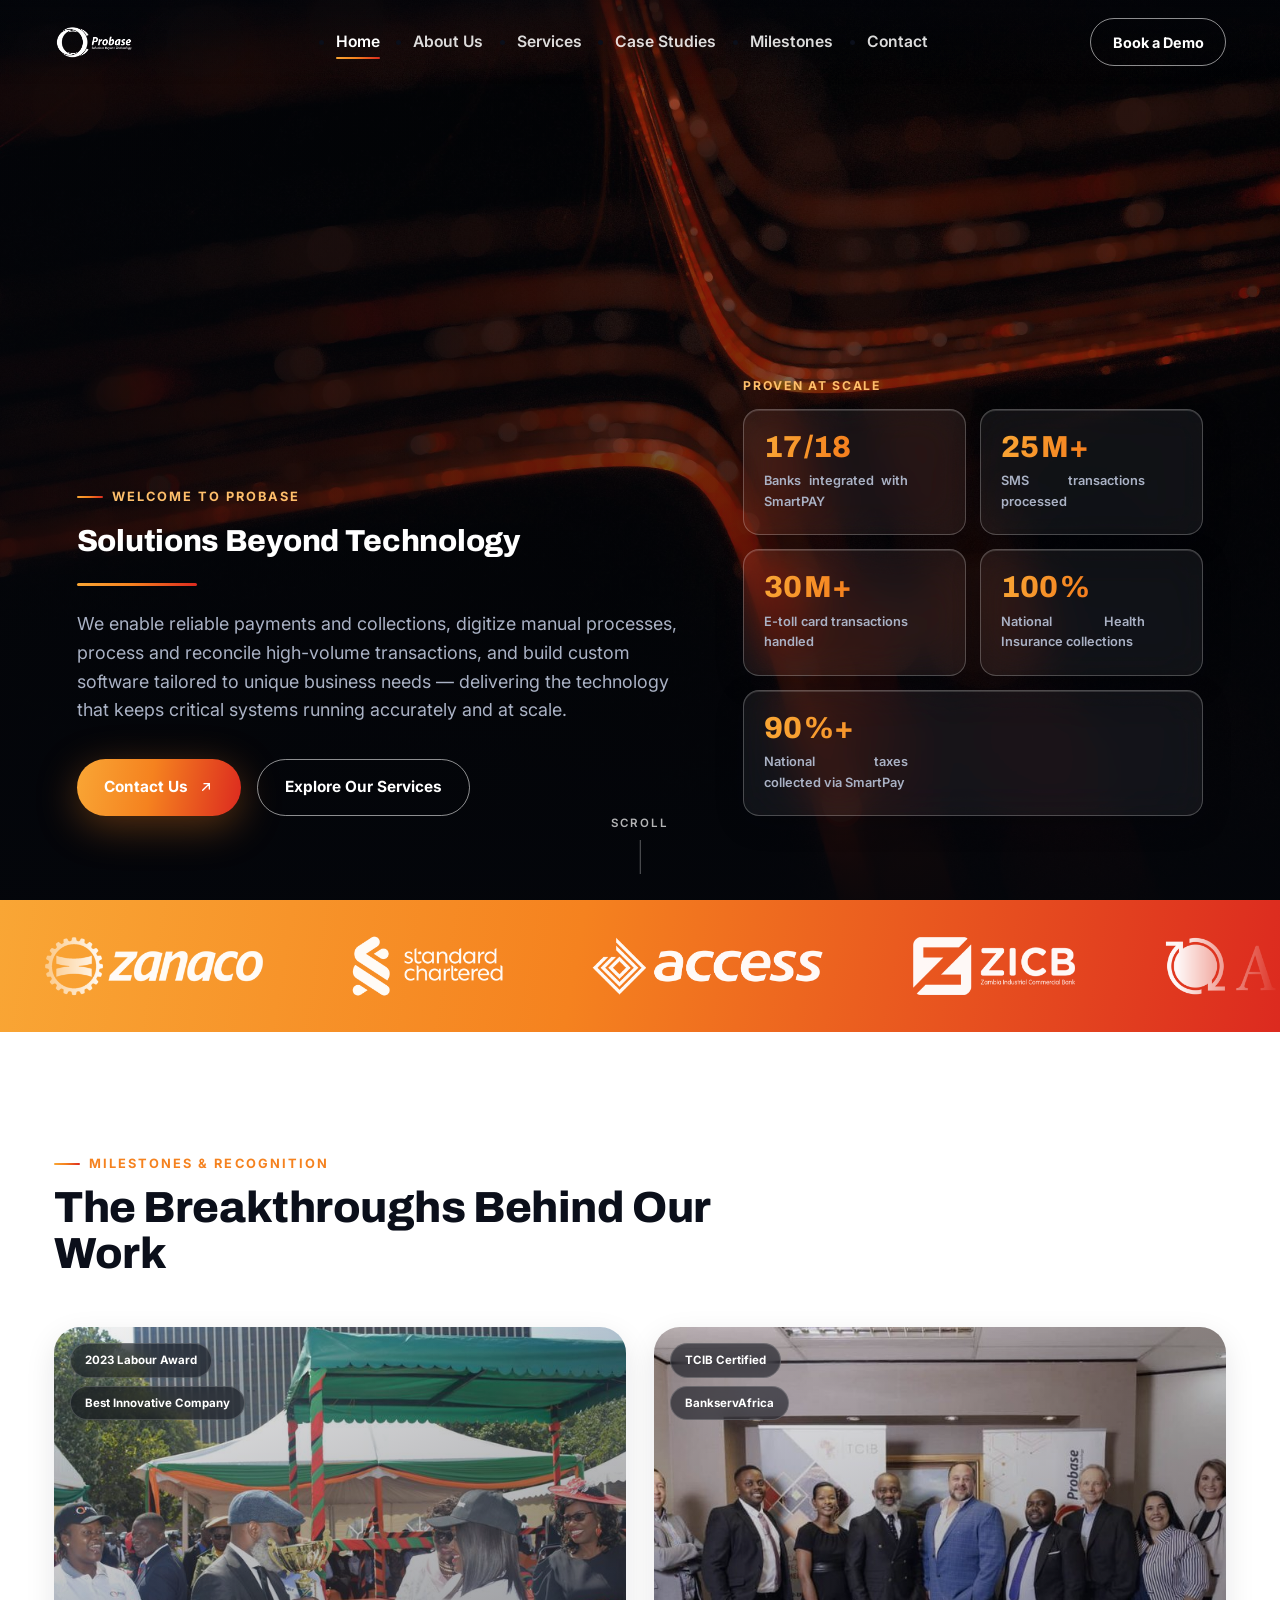
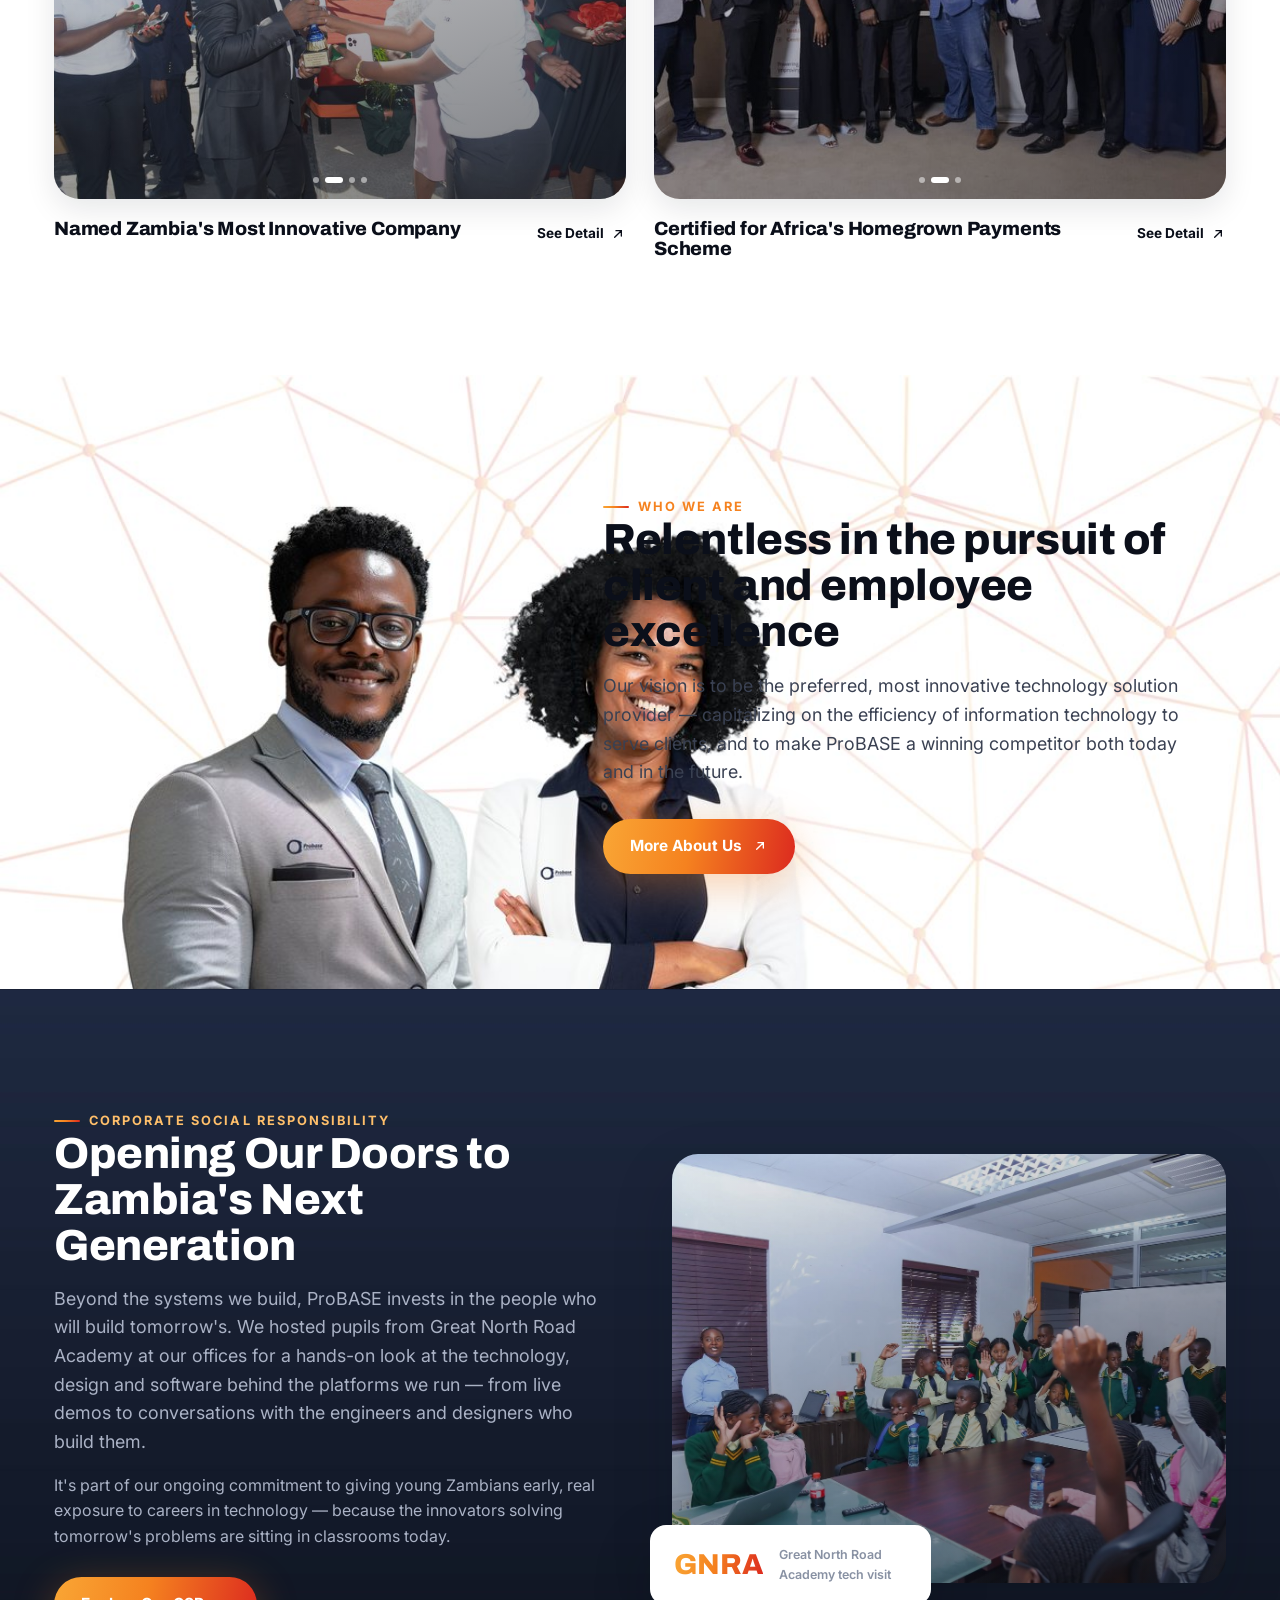
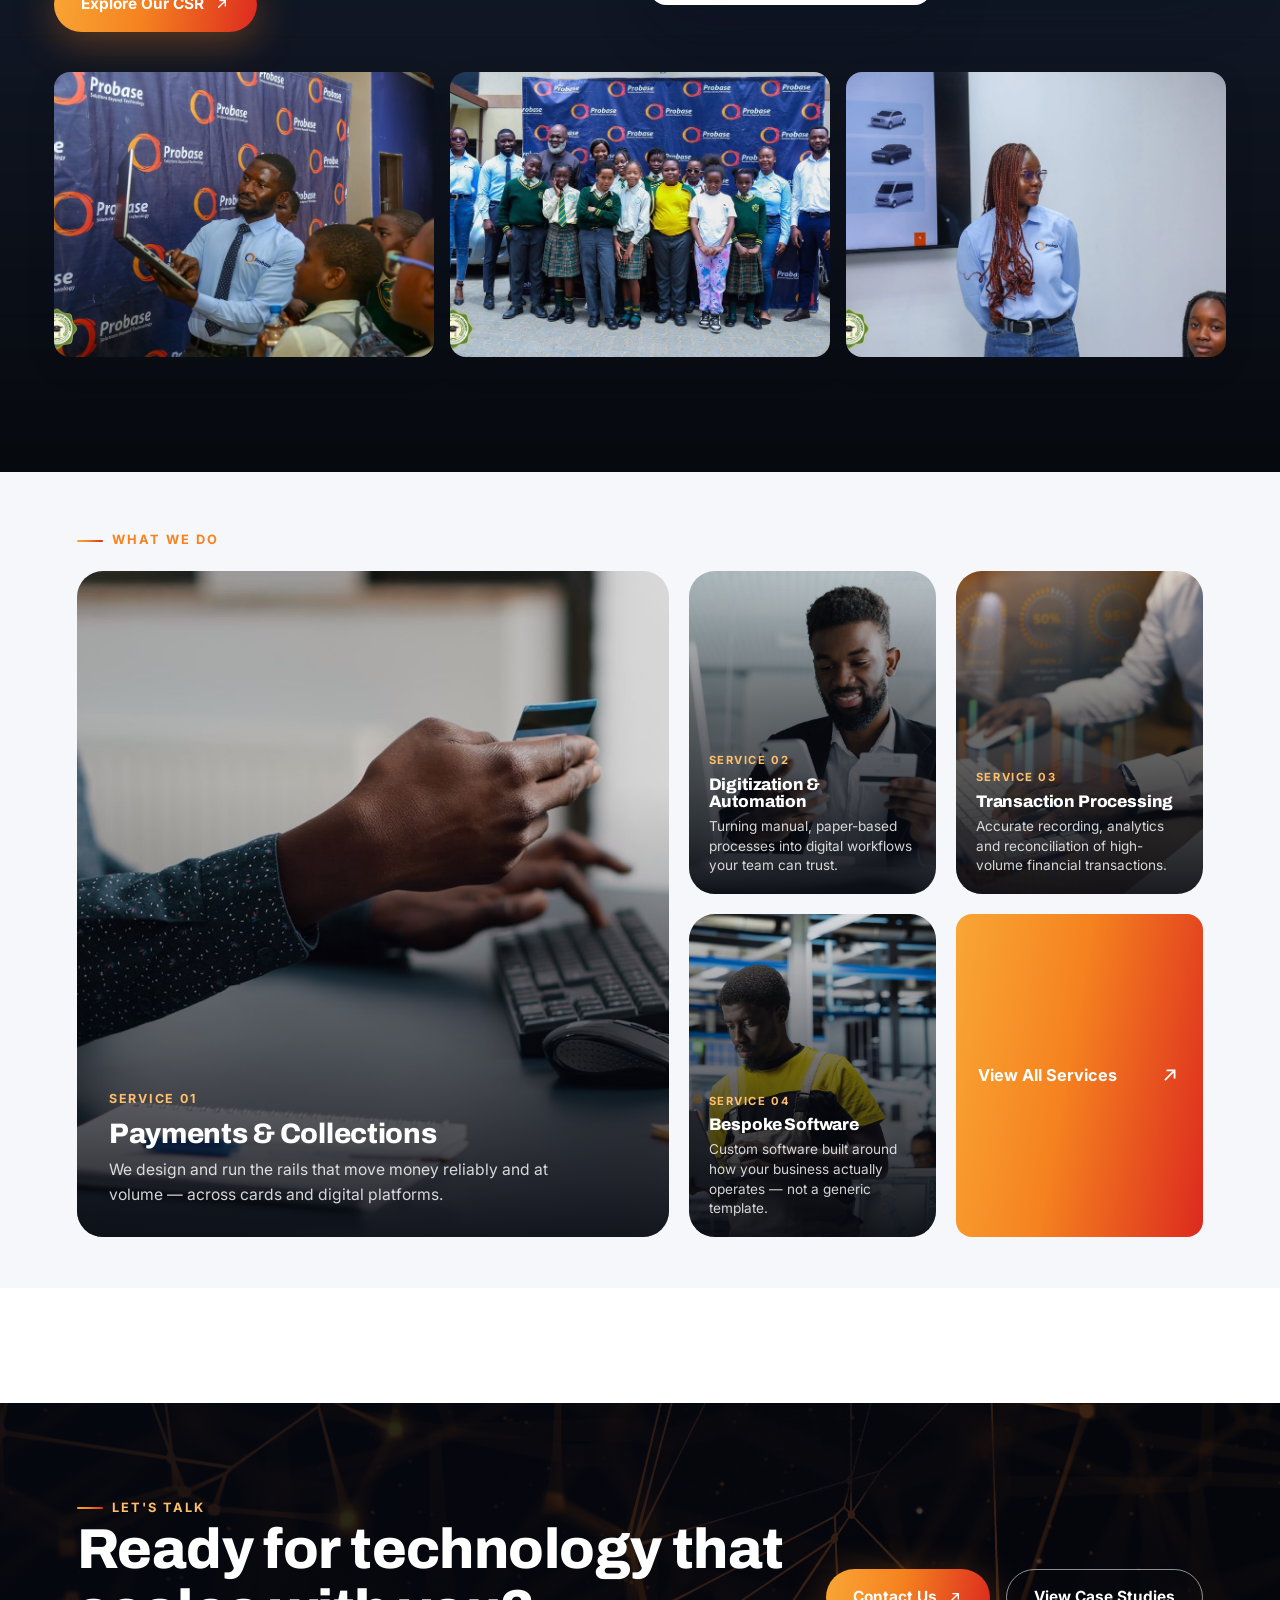
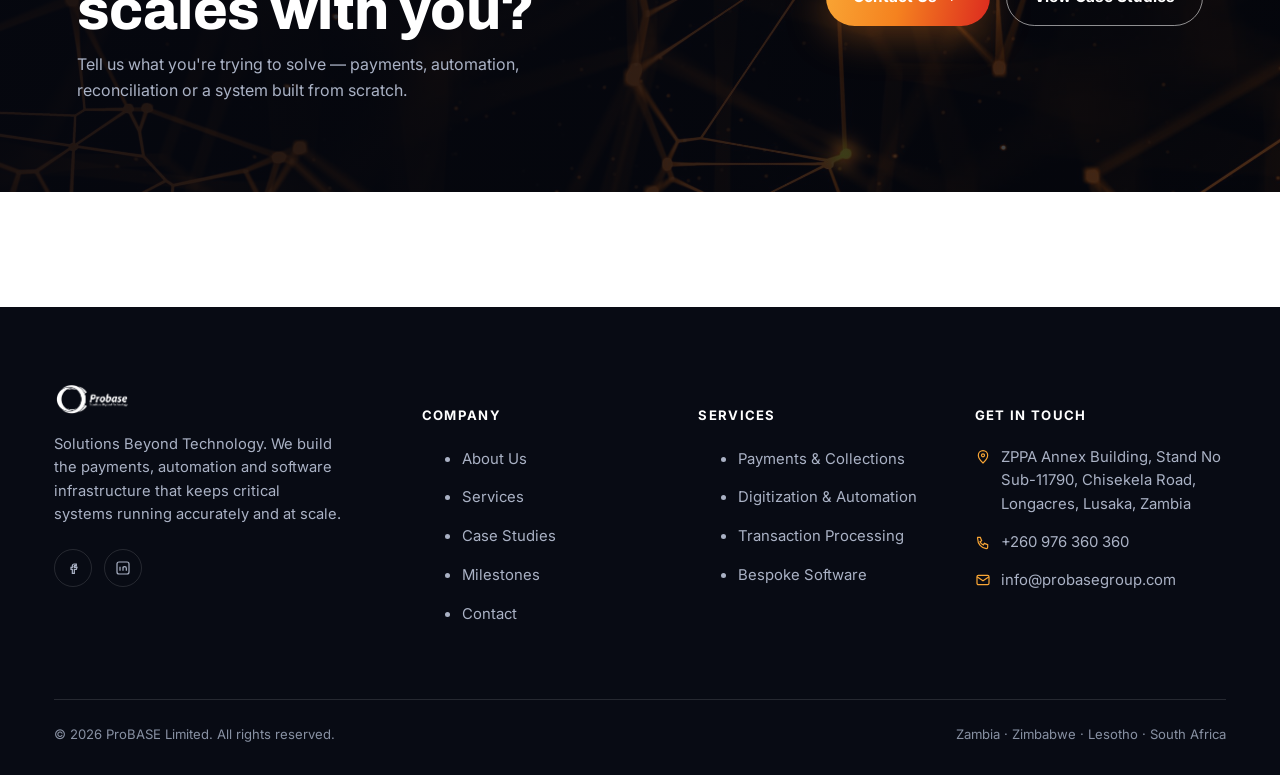
==== commit 21046257: "Redesign About, add case study pages and CSR programmes - About: bento layout, full-bleed Industries" ====
--- a/index.html
+++ b/index.html
@@ -20,7 +20,7 @@
 
 <link rel="preconnect" href="https://fonts.googleapis.com">
 <link rel="preconnect" href="https://fonts.gstatic.com" crossorigin>
-<link rel="stylesheet" href="css/style.css?v=10">
+<link rel="stylesheet" href="css/style.css?v=28">
 </head>
 <body>
 
@@ -34,7 +34,7 @@
         <li><a href="index.html">Home</a></li>
         <li><a href="about.html">About Us</a></li>
         <li><a href="services.html">Services</a></li>
-        <li><a href="statistics.html">Statistics</a></li>
+        <li><a href="case-studies.html">Case Studies</a></li>
         <li><a href="milestones.html">Milestones</a></li>
         <li><a href="contact.html">Contact</a></li>
       </ul>
@@ -209,6 +209,10 @@
           <h2>Opening Our Doors to Zambia's Next Generation</h2>
           <p class="lead on-dark" style="margin-top:16px;">Beyond the systems we build, ProBASE invests in the people who will build tomorrow's. We hosted pupils from Great North Road Academy at our offices for a hands-on look at the technology, design and software behind the platforms we run — from live demos to conversations with the engineers and designers who build them.</p>
           <p style="margin-top:16px; color:var(--muted-on-dark);">It's part of our ongoing commitment to giving young Zambians early, real exposure to careers in technology — because the innovators solving tomorrow's problems are sitting in classrooms today.</p>
+          <a href="csr.html" class="btn btn--brand" style="margin-top:28px;">
+            Explore Our CSR
+            <svg viewBox="0 0 24 24" fill="none" stroke="currentColor" stroke-width="2" stroke-linecap="round"><path d="M7 17 17 7M9 7h8v8"/></svg>
+          </a>
         </div>
       </div>
       <div class="mini-gallery" data-reveal-group>
@@ -230,23 +234,36 @@
           <div class="services-bento__content">
             <span class="services-bento__kicker">Service 01</span>
             <h3>Payments &amp; Collections</h3>
+            <p class="services-bento__desc">We design and run the rails that move money reliably and at volume — across cards and digital platforms.</p>
           </div>
         </a>
         <div class="services-bento__grid">
           <a href="services.html#digitization" class="services-bento__tile" data-reveal style="--i:1">
             <img src="assets/images/services/digitization.jpg" alt="ProBASE digitization and process automation">
             <div class="services-bento__scrim"></div>
-            <div class="services-bento__content"><h4>Digitization &amp; Automation</h4></div>
+            <div class="services-bento__content">
+              <span class="services-bento__kicker">Service 02</span>
+              <h4>Digitization &amp; Automation</h4>
+              <p class="services-bento__desc">Turning manual, paper-based processes into digital workflows your team can trust.</p>
+            </div>
           </a>
           <a href="services.html#transactions" class="services-bento__tile" data-reveal style="--i:2">
             <img src="assets/images/services/transactions.jpg" alt="ProBASE transaction processing and reconciliation">
             <div class="services-bento__scrim"></div>
-            <div class="services-bento__content"><h4>Transaction Processing</h4></div>
+            <div class="services-bento__content">
+              <span class="services-bento__kicker">Service 03</span>
+              <h4>Transaction Processing</h4>
+              <p class="services-bento__desc">Accurate recording, analytics and reconciliation of high-volume financial transactions.</p>
+            </div>
           </a>
           <a href="services.html#software" class="services-bento__tile" data-reveal style="--i:3">
             <img src="assets/images/services/bespoke.jpg" alt="ProBASE bespoke software development">
             <div class="services-bento__scrim"></div>
-            <div class="services-bento__content"><h4>Bespoke Software</h4></div>
+            <div class="services-bento__content">
+              <span class="services-bento__kicker">Service 04</span>
+              <h4>Bespoke Software</h4>
+              <p class="services-bento__desc">Custom software built around how your business actually operates — not a generic template.</p>
+            </div>
           </a>
           <a href="services.html" class="services-bento__tile services-bento__tile--cta" data-reveal style="--i:4">
             <span>View All Services</span>
@@ -260,12 +277,12 @@
   <!-- CTA -->
   <section class="section">
     <div class="container cta-wide">
-      <div class="cta-band" data-reveal>
+      <div class="cta-band cta-band--wide" data-reveal>
         <img src="assets/images/bg-techno-dots.jpg" alt="">
         <div class="cta-inner">
           <div>
             <p class="eyebrow on-dark">Let's talk</p>
-            <h2>Ready for technology that scales with you?</h2>
+            <h2>Ready for technology that<br> scales with you?</h2>
             <p>Tell us what you're trying to solve — payments, automation, reconciliation or a system built from scratch.</p>
           </div>
           <div class="cta-actions">
@@ -273,7 +290,7 @@
               Contact Us
               <svg viewBox="0 0 24 24" fill="none" stroke="currentColor" stroke-width="2" stroke-linecap="round"><path d="M7 17 17 7M9 7h8v8"/></svg>
             </a>
-            <a href="statistics.html" class="btn btn--outline">See Our Numbers</a>
+            <a href="case-studies.html" class="btn btn--outline">View Case Studies</a>
           </div>
         </div>
       </div>
@@ -302,7 +319,7 @@
         <ul>
           <li><a href="about.html">About Us</a></li>
           <li><a href="services.html">Services</a></li>
-          <li><a href="statistics.html">Statistics</a></li>
+          <li><a href="case-studies.html">Case Studies</a></li>
           <li><a href="milestones.html">Milestones</a></li>
           <li><a href="contact.html">Contact</a></li>
         </ul>
@@ -339,6 +356,6 @@
   </div>
 </footer>
 
-<script src="js/main.js?v=10"></script>
+<script src="js/main.js?v=14"></script>
 </body>
 </html>
--- a/css/style.css
+++ b/css/style.css
@@ -12,6 +12,7 @@
   --navy-800:#111a2e;
   --navy-700:#182544;
   --navy-600:#233459;
+  --accent:#1c2a48;
 
   --orange-300:#ffbf6b;
   --orange-400:#f9a635;
@@ -31,7 +32,7 @@
 
   --paper:#ffffff;
   --paper-alt:#f6f7fb;
-  --paper-tint:#fbf4ee;
+  --paper-tint:#eef1f7;
 
   --shadow-sm: 0 2px 10px rgba(10,15,30,.06);
   --shadow-md: 0 10px 30px rgba(10,15,30,.10);
@@ -500,8 +501,8 @@
   width:56px; height:56px;
   border-radius: 16px;
   display:flex; align-items:center; justify-content:center;
-  background: var(--gradient-brand-soft);
-  color: var(--orange-600);
+  background: var(--accent);
+  color: #fff;
   margin-bottom: 22px;
 }
 .icon-tile svg{ width:26px; height:26px; }
@@ -674,7 +675,7 @@
 .check-list li:last-child{ border-bottom:0; }
 .check-list .tick{
   flex:none; width:24px; height:24px; border-radius:50%;
-  background: var(--gradient-brand-soft); color:var(--orange-600);
+  background: var(--accent); color:#fff;
   display:flex; align-items:center; justify-content:center; margin-top:2px;
 }
 .check-list .tick svg{ width:13px; height:13px; }
@@ -712,7 +713,7 @@
 }
 .subsidiary-card .kicker{ font-size:.75rem; font-weight:700; letter-spacing:.14em; text-transform:uppercase; color: var(--orange-300); margin-bottom:10px; }
 .subsidiary-card h3{ color:#fff; }
-.subsidiary-card p{ color: var(--muted-on-dark); flex:1; margin-bottom:22px; }
+.subsidiary-card p{ color:#fff; flex:1; margin-bottom:22px; }
 
 /* ---------- Services bento (homepage highlight) ---------- */
 .services-section{ padding: clamp(28px, 4vw, 56px) 0; }
@@ -746,7 +747,16 @@
   display:grid; grid-template-columns:1fr 1fr; grid-template-rows:1fr 1fr; gap:20px; height:100%;
 }
 .services-bento__tile .services-bento__content{ padding: 18px 20px; }
+.services-bento__tile .services-bento__scrim{
+  background: linear-gradient(0deg, rgba(6,8,16,.92) 0%, rgba(6,8,16,.55) 55%, rgba(6,8,16,.1) 100%);
+}
 .services-bento__tile h4{ color:#fff; font-family: var(--font-display); font-weight:800; font-size:1.05rem; margin:0; }
+.services-bento__tile .services-bento__kicker{ font-size:.7rem; margin-bottom:6px; }
+.services-bento__desc{
+  color: rgba(255,255,255,.82); font-size:.98rem; line-height:1.55;
+  margin:10px 0 0; max-width:44ch;
+}
+.services-bento__tile .services-bento__desc{ font-size:.85rem; line-height:1.45; margin-top:6px; }
 .services-bento__tile--cta{
   background: var(--gradient-brand); border-radius: var(--radius-md);
   display:flex; align-items:center; justify-content:space-between;
@@ -782,6 +792,154 @@
 .cta-band h2{ margin-bottom:10px; max-width:16ch; color:#fff; }
 .cta-band p{ color: var(--muted-on-dark); max-width:46ch; }
 .cta-actions{ display:flex; gap:16px; flex-wrap:wrap; }
+.cta-band--wide h2{ max-width:none; font-size: clamp(2.2rem, 4.4vw, 3.8rem); line-height:1.1; }
+
+/* ---------- About page bento ---------- */
+.bento{ display:grid; grid-template-columns: repeat(12, minmax(0,1fr)); gap:16px; }
+.bento .c-2{ grid-column: span 2; } .bento .c-3{ grid-column: span 3; }
+.bento .c-4{ grid-column: span 4; } .bento .c-5{ grid-column: span 5; }
+.bento .c-6{ grid-column: span 6; } .bento .c-7{ grid-column: span 7; }
+.bento .c-8{ grid-column: span 8; } .bento .c-12{ grid-column: span 12; }
+.bento .r-2{ grid-row: span 2; } .bento .r-3{ grid-row: span 3; }
+@media (max-width:1024px){
+  .bento .c-2{ grid-column: span 4; } .bento .c-3{ grid-column: span 6; }
+  .bento .c-4, .bento .c-5, .bento .c-6, .bento .c-7, .bento .c-8{ grid-column: span 12; }
+  .bento .r-2, .bento .r-3{ grid-row: auto; }
+}
+@media (max-width:640px){
+  .bento .c-2{ grid-column: span 6; } .bento .c-3{ grid-column: span 12; }
+}
+
+.tile{
+  border-radius: var(--radius-md);
+  padding: clamp(24px, 3vw, 40px);
+  display:flex; flex-direction:column; gap:14px;
+  min-width:0;
+}
+.tile--outline{ border:1px solid var(--line); background:#fff; }
+.tile--soft{ background: var(--paper-alt); }
+.tile--navy{ background: var(--accent); color:#fff; }
+.tile--navy h2, .tile--navy h3{ color:#fff; }
+.tile.tile--navy p{ color:#fff; }
+.tile--brand{ background: var(--gradient-brand); color:#fff; }
+.tile--glass{
+  background: rgba(255,255,255,.05);
+  border:1px solid var(--line-on-dark);
+  color:#fff;
+}
+.tile.tile--glass p, .tile--glass .lead.on-dark{ color:#fff; }
+.tile--media{ position:relative; overflow:hidden; padding:0; min-height:280px; }
+.tile--media img{ position:absolute; inset:0; width:100%; height:100%; object-fit:cover; }
+.tile--media .tile-caption{
+  position:absolute; left:16px; bottom:16px; z-index:1;
+  background: rgba(8,11,20,.72); color:#fff; backdrop-filter: blur(8px);
+  padding:8px 12px; border-radius: var(--radius-sm); font-size:.84rem; font-weight:600;
+}
+.tile h2{ font-size: clamp(1.7rem, 2.6vw, 2.3rem); line-height:1.12; }
+.tile .tile-label{
+  font-size:.76rem; font-weight:700; letter-spacing:.14em; text-transform:uppercase;
+  color: var(--orange-600);
+}
+.tile--navy .tile-label, .tile--glass .tile-label{ color: var(--orange-300); }
+.tile .tile-quote{ font-family: var(--font-display); font-size: clamp(1.15rem, 1.6vw, 1.4rem); font-weight:600; line-height:1.45; }
+.tile--navy .tile-quote{ color:#fff; }
+.tile p{ color: var(--ink-soft); line-height:1.7; }
+
+.bento-head{
+  grid-column: span 12; display:flex; flex-wrap:wrap; justify-content:space-between; align-items:flex-end;
+  gap:16px; padding-bottom:8px;
+}
+.bento-head h2{ margin-top:.6rem; }
+.bento-head p{ color: var(--ink-soft); }
+
+/* hero */
+.about-hero{ padding-top: calc(var(--header-h) + 40px); padding-bottom: clamp(56px, 7vw, 96px); }
+.about-hero .crumbs{ margin-bottom: 28px; }
+.about-hero h1{ font-size: clamp(2.2rem, 4.2vw, 3.6rem); line-height:1.06; color:#fff; }
+.about-hero .tile--glass{ justify-content:space-between; gap:32px; min-height:440px; }
+.about-hero .tile--media{ min-height:440px; }
+.stat-tile{ gap:6px; padding:28px; }
+.stat-tile .stat-value{ font-family: var(--font-display); font-weight:800; font-size: clamp(2.2rem, 3vw, 2.8rem); line-height:1; }
+.stat-tile .stat-caption{ font-size:.9rem; color:#fff; }
+.stat-tile.tile--brand .stat-caption{ color: rgba(255,255,255,.88); }
+.stat-icon{
+  width:48px; height:48px; border-radius:12px; margin-bottom:10px;
+  display:inline-flex; align-items:center; justify-content:center;
+  background: rgba(255,255,255,.08); color: var(--orange-300);
+}
+.stat-icon svg{ width:24px; height:24px; }
+.tile--brand .stat-icon{ background: rgba(255,255,255,.18); color:#fff; }
+.stat-icon--map{ width:64px; height:56px; background:none; justify-content:flex-start; }
+.zm-map{ width:64px !important; height:auto !important; }
+.zm-map path{ fill: rgba(255,177,80,.18); stroke: var(--orange-300); stroke-width:2; stroke-linejoin:round; }
+.zm-map circle{ fill:#fff; }
+
+/* values / services */
+.value-head{ display:flex; align-items:center; gap:14px; }
+.value-num{
+  flex:none; width:42px; height:42px; border-radius:50%;
+  background: var(--accent); color:#fff;
+  display:inline-flex; align-items:center; justify-content:center;
+  font-size:.8rem; font-weight:700;
+}
+.value-head h3{ font-family: var(--font-body); font-size:1.12rem; font-weight:700; }
+.tile .icon-tile{ margin-bottom:0; }
+.tile h4{ font-family: var(--font-body); font-size:1.06rem; font-weight:700; }
+.service-grid{ display:grid; grid-template-columns: repeat(auto-fit, minmax(240px, 1fr)); grid-auto-rows:1fr; gap:16px; }
+
+/* focus chips */
+.chip-row{ display:flex; flex-wrap:wrap; gap:8px; }
+.chip{ font-size:.84rem; font-weight:600; padding:7px 14px; border-radius: var(--radius-pill); background: var(--paper-alt); color: var(--ink-soft); }
+.tile--soft .chip{ background:#fff; }
+
+/* products tabs */
+.tab-list{ display:flex; flex-wrap:wrap; gap:8px; }
+.tab-btn{
+  min-height:44px; padding:0 18px; border-radius: var(--radius-pill);
+  border:1.5px solid var(--accent); background:#fff; color: var(--accent);
+  font: 600 .9rem var(--font-body); cursor:pointer; transition: background .25s, color .25s;
+}
+.tab-btn:hover{ background: var(--paper-alt); }
+.tab-btn[aria-selected="true"]{ background: var(--accent); color:#fff; }
+.product-tile{ gap:10px; padding:24px; }
+.product-tile .product-name{ font-family: var(--font-display); font-weight:800; font-size:1.02rem; letter-spacing:.02em; }
+.product-tile p{ font-size:.92rem; line-height:1.55; }
+.product-tile.is-featured{ justify-content:flex-end; min-height:280px; }
+.product-tile.is-featured .product-name{ font-size:1.5rem; }
+.product-tile[hidden]{ display:none; }
+
+/* why choose us */
+.why-item{ flex-direction:row; align-items:center; gap:14px; padding:24px; }
+.why-item .why-check{
+  flex:none; width:38px; height:38px; border-radius:50%; background: var(--gradient-brand);
+  display:inline-flex; align-items:center; justify-content:center;
+}
+.why-item .why-check svg{ width:16px; height:16px; }
+.why-item span:last-child{ font-weight:600; }
+
+/* industries */
+.industry-tile{ padding:20px; min-height:128px; justify-content:space-between; }
+.industry-tile .icon-tile{ width:42px; height:42px; border-radius:12px; }
+.industry-tile .icon-tile svg{ width:20px; height:20px; }
+.industry-tile span{ font-weight:600; font-size:.96rem; }
+
+/* reach */
+.reach-map .tile-overlay{
+  position:absolute; inset:0; z-index:1; padding: clamp(24px, 3vw, 40px);
+  display:flex; flex-direction:column; justify-content:flex-end; gap:6px;
+  background: linear-gradient(0deg, rgba(8,11,20,.88) 0%, rgba(8,11,20,.2) 60%);
+  color:#fff;
+}
+.reach-map .stat-value{ font-family: var(--font-display); font-weight:800; font-size: clamp(3rem, 6vw, 5rem); line-height:1; }
+.country-grid{ display:grid; grid-template-columns: repeat(4, minmax(0,1fr)); gap:8px; }
+.country{ background: var(--paper-alt); border-radius: var(--radius-sm); padding:14px 12px; display:flex; flex-direction:column; gap:4px; }
+.country-flag{ width:40px; height:27px; object-fit:cover; border-radius:4px; box-shadow: 0 0 0 1px var(--line); }
+.country span{ font-size:.86rem; font-weight:600; }
+@media (max-width:480px){ .country-grid{ grid-template-columns: repeat(2, minmax(0,1fr)); } }
+.reach-list{ display:flex; flex-direction:column; gap:14px; }
+.reach-list li{ display:flex; gap:14px; }
+.reach-list b{ flex:0 0 70px; font-size:.78rem; letter-spacing:.08em; color: var(--orange-300); }
+.reach-list span{ color:#e5e7ef; }
 
 /* ---------- Contact page ---------- */
 .contact-grid{ display:grid; grid-template-columns: 1fr 1fr; gap:56px; }
@@ -903,3 +1061,218 @@
 .flex-center{ display:flex; align-items:center; justify-content:center; }
 .divider{ height:1px; background:var(--line); border:0; margin: 48px 0; }
 .on-dark .divider{ background: var(--line-on-dark); }
+
+/* =========================================================
+   About — Industries full-bleed carousel
+   ========================================================= */
+.ind-section{ padding:0; background: var(--navy-950); }
+.ind-carousel{ position:relative; }
+.ind-stage{
+  position:relative; width:100%; height: clamp(560px, 100svh, 920px);
+  overflow:hidden; background: var(--navy-950); isolation:isolate; touch-action: pan-y;
+}
+.ind-stage::before{ /* soft top shade so the heading stays legible */
+  content:""; position:absolute; inset:0 0 auto 0; height:38%; z-index:2; pointer-events:none;
+  background: linear-gradient(to bottom, rgba(8,11,20,.75), rgba(8,11,20,0));
+}
+.ind-title{
+  position:absolute; z-index:3; top: clamp(32px,6vw,72px);
+  left: clamp(24px,6vw,140px); right: clamp(24px,6vw,140px); color:#fff; pointer-events:none;
+}
+.ind-title h2{ color:#fff; margin-top:.6rem; max-width:18ch; }
+.ind-slide{ position:absolute; inset:0; margin:0; opacity:0; visibility:hidden; transition: opacity 1s var(--ease), visibility 0s linear 1s; }
+.ind-slide.is-active{ opacity:1; visibility:visible; transition: opacity 1s var(--ease); z-index:1; }
+.ind-slide img{ position:absolute; inset:0; width:100%; height:100%; object-fit:cover; transform: scale(1.08); transition: transform 6.5s linear; }
+.ind-slide.is-active img{ transform: scale(1); }
+.ind-slide::after{
+  content:""; position:absolute; inset:0; pointer-events:none;
+  background: linear-gradient(to top, rgba(8,11,20,.92) 0%, rgba(8,11,20,.65) 28%, rgba(8,11,20,.1) 60%, rgba(8,11,20,0) 100%);
+}
+.ind-caption{
+  position:absolute; left:0; right:0; bottom:0; z-index:2; color:#fff;
+  padding: 0 clamp(24px,6vw,140px) clamp(40px,6vw,80px);
+  display:flex; flex-wrap:wrap; justify-content:space-between; align-items:flex-end; gap:24px;
+}
+.ind-copy{ flex:1 1 520px; min-width:0; max-width:760px; display:flex; flex-direction:column; gap:12px; }
+.ind-num{ font-size:.8rem; font-weight:700; letter-spacing:.14em; text-transform:uppercase; color: var(--orange-300); }
+.ind-copy h3{ margin:0; color:#fff; font-size: clamp(2.4rem, 6vw, 5rem); line-height:1; letter-spacing:-.02em; }
+.ind-copy p{ margin:0; font-size: clamp(1rem,1.4vw,1.2rem); line-height:1.6; color:#fff; max-width:60ch; }
+.ind-chips{ display:flex; flex-wrap:wrap; gap:8px; margin-top:4px; }
+.ind-chip{ font-size:.82rem; font-weight:600; padding:.45rem .9rem; border-radius: var(--radius-pill); border:1px solid rgba(255,255,255,.7); color:#fff; backdrop-filter: blur(4px); }
+.ind-credit{
+  position:absolute; right:12px; bottom:12px; z-index:3; font-size:.68rem; line-height:1.3;
+  color: rgba(255,255,255,.7); padding:2px 6px; border-radius:4px;
+}
+.ind-credit:hover{ color:#fff; background: rgba(8,11,20,.6); }
+.ind-progress{ position:absolute; left:0; right:0; bottom:0; height:4px; background: rgba(255,255,255,.18); z-index:4; }
+.ind-progress span{ display:block; height:100%; width:0; background: var(--gradient-brand); }
+
+@media (max-width: 640px){
+  .ind-cta{ width:100%; justify-content:center; }
+  .ind-credit{ bottom:8px; }
+}
+@media (prefers-reduced-motion: reduce){
+  .ind-slide, .ind-slide img{ transition:none; transform:none; }
+}
+
+/* ---------- About — stat tiles with solid art ---------- */
+.stat-tile{ justify-content:flex-start; }
+.stat-art{ flex:1; display:flex; align-items:center; justify-content:center; min-height:120px; padding:6px 0 18px; }
+.stat-art svg{ width:100%; max-width:200px; max-height:150px; height:auto; display:block; }
+.stat-art .a-main{ fill: var(--orange-400); }
+.stat-art .a-mid{ fill: var(--orange-600); }
+.stat-art .a-soft{ fill: rgba(255,255,255,.16); }
+.stat-art .a-dot{ fill:#fff; }
+.tile--brand .stat-art .a-main{ fill:#fff; }
+.tile--brand .stat-art .a-soft{ fill: rgba(255,255,255,.4); }
+
+/* ---------- Core values logo ---------- */
+.values-logo{
+  display:flex; align-items:center; justify-content:center; min-height:180px;
+  border-radius: var(--radius-sm); background: rgba(255,255,255,.06); border:1px solid var(--line-on-dark); padding:28px;
+}
+.values-logo img{ width:min(78%, 300px); height:auto; }
+
+/* ---------- Photo-backed navy tile ---------- */
+.tile--photo{ position:relative; overflow:hidden; isolation:isolate; min-height:420px; }
+.tile--photo .tile-bg{ position:absolute; inset:0; width:100%; height:100%; object-fit:cover; object-position:35% center; z-index:-2; }
+.tile--photo::before{
+  content:""; position:absolute; inset:0; z-index:-1;
+  background: linear-gradient(180deg, rgba(14,22,40,.82) 0%, rgba(14,22,40,.55) 45%, rgba(14,22,40,.9) 100%);
+}
+
+/* ---------- Product icons ---------- */
+.product-icon{
+  width:44px; height:44px; border-radius:12px; flex:none;
+  display:inline-flex; align-items:center; justify-content:center;
+  background: var(--accent); color:#fff;
+}
+.product-icon svg{ width:22px; height:22px; }
+.tile--navy .product-icon{ background: var(--gradient-brand); }
+.product-tile.is-featured .product-icon{ width:64px; height:64px; border-radius:16px; margin-bottom:auto; }
+.product-tile.is-featured .product-icon svg{ width:32px; height:32px; }
+.product-tile.is-featured{ justify-content:flex-start; }
+.product-tile.is-featured .product-name{ margin-top:auto; }
+
+/* Photo tiles with copy anchored at the bottom (more photo visible) */
+.tile--photo-bottom{ justify-content:flex-end !important; }
+.tile--photo-bottom::before{
+  background: linear-gradient(180deg, rgba(14,22,40,0) 0%, rgba(14,22,40,.1) 35%, rgba(14,22,40,.78) 68%, rgba(14,22,40,.95) 100%);
+}
+.tile--photo-bottom .tile-bg{ object-position: center 30%; }
+.tile-photo-copy{ display:flex; flex-direction:column; gap:12px; }
+.tile-photo-copy h2{ margin:0; }
+.tile-photo-copy .eyebrow{ margin:0; }
+.tile--photo-bottom .btn{ align-self:flex-start; }
+.c-5.tile--photo-bottom{ min-height:560px; }
+.product-tile.tile--photo-bottom{ min-height:340px; }
+.product-tile.tile--photo-bottom .tile-bg{ object-position: 60% 25%; }
+.product-tile.tile--photo-bottom .product-name{ margin-top:0; }
+.product-tile.tile--photo-bottom .product-icon{ margin-bottom:auto; }
+.c-5.tile--photo-bottom{ min-height:720px; }
+.c-5.tile--photo-bottom::before{
+  background: linear-gradient(180deg, rgba(14,22,40,0) 0%, rgba(14,22,40,0) 40%, rgba(14,22,40,.8) 70%, rgba(14,22,40,.96) 100%);
+}
+.c-5.tile--photo-bottom .tile-bg{ object-position: 40% 20%; }
+@media (max-width:1024px){ .c-5.tile--photo-bottom{ min-height:600px; } }
+.tile .focus-desc{ margin:-4px 0 4px; font-size:.95rem; line-height:1.6; color: var(--ink-soft); max-width:56ch; }
+
+/* Mission / vision tiles: icon on top, copy anchored to the bottom */
+.mv-tile{ justify-content:flex-start; min-height:300px; }
+.mv-tile .mv-icon{
+  width:56px; height:56px; border-radius:16px; flex:none; margin-bottom:auto;
+  display:inline-flex; align-items:center; justify-content:center;
+  background: var(--accent); color:#fff;
+}
+.mv-tile .mv-icon svg{ width:28px; height:28px; }
+.tile--navy.mv-tile .mv-icon{ background: var(--gradient-brand); }
+.mv-tile .tile-label{ margin-top:24px; }
+.reach-map .tile-overlay{ background: linear-gradient(0deg, rgba(8,11,20,.78) 0%, rgba(8,11,20,.25) 35%, rgba(8,11,20,0) 60%); }
+
+/* Process step numbers: ProBASE orange outline */
+.process-step .step-num,
+.section:not(.section--dark) .process-step .step-num{ -webkit-text-stroke: 1.5px var(--orange-500); }
+
+/* =========================================================
+   Case study detail pages
+   ========================================================= */
+.cs-readmore{ margin-top:26px; }
+.cs-layout{ display:grid; grid-template-columns: minmax(0,1fr) 360px; gap: clamp(32px,5vw,72px); align-items:start; }
+@media (max-width:1024px){ .cs-layout{ grid-template-columns:1fr; } .cs-aside{ order:-1; } }
+.cs-article{ display:flex; flex-direction:column; gap: clamp(40px,5vw,64px); min-width:0; }
+.cs-block h2{ margin:.6rem 0 1rem; font-size: clamp(1.7rem,2.6vw,2.3rem); line-height:1.15; }
+.cs-block p{ color: var(--ink-soft); line-height:1.75; font-size:1.04rem; }
+.cs-block p + p{ margin-top:14px; }
+.cs-figure{ margin:0; border-radius: var(--radius-lg); overflow:hidden; aspect-ratio: 16/9; background: var(--paper-tint); }
+.cs-figure img{ width:100%; height:100%; object-fit:cover; }
+.cs-steps{ list-style:none; margin:8px 0 0; padding:0; display:grid; grid-template-columns: repeat(2, minmax(0,1fr)); gap:16px; }
+@media (max-width:640px){ .cs-steps{ grid-template-columns:1fr; } }
+.cs-step{ display:flex; gap:16px; padding:22px; border:1px solid var(--line); border-radius: var(--radius-md); background:#fff; }
+.cs-step-num{ font-family: var(--font-display); font-weight:800; font-size:1.8rem; line-height:1; color:transparent; -webkit-text-stroke:1.5px var(--orange-500); flex:none; }
+.cs-step h4{ font-size:1.05rem; margin:0 0 6px; }
+.cs-step p{ font-size:.93rem; line-height:1.6; margin:0; }
+.cs-aside{ position:sticky; top: calc(var(--header-h) + 24px); }
+@media (max-width:1024px){ .cs-aside{ position:static; } }
+.cs-card{ background: var(--accent); color:#fff; border-radius: var(--radius-lg); padding:32px; display:flex; flex-direction:column; gap:20px; }
+.cs-key{ display:flex; flex-direction:column; gap:6px; padding-bottom:20px; border-bottom:1px solid var(--line-on-dark); }
+.cs-key .stat-num{ font-family: var(--font-display); font-weight:800; font-size: clamp(2.6rem,4vw,3.4rem); line-height:1; background: var(--gradient-brand); -webkit-background-clip:text; background-clip:text; color:transparent; }
+.cs-key span:last-child{ color:#fff; font-weight:600; }
+.cs-card h3{ color:#fff; font-size:1.1rem; margin:0; }
+.cs-meta{ margin:0; display:flex; flex-direction:column; gap:14px; }
+.cs-meta-row dt{ font-size:.72rem; font-weight:700; letter-spacing:.12em; text-transform:uppercase; color: var(--orange-300); }
+.cs-meta-row dd{ margin:4px 0 0; color:#fff; line-height:1.5; }
+.cs-card .pill{ background: rgba(255,255,255,.08); color:#fff; border-color: var(--line-on-dark); }
+.cs-impact{ max-width:780px; margin:40px auto 0; text-align:center; color:#fff; font-size: clamp(1.05rem,1.5vw,1.25rem); line-height:1.7; }
+.cs-hero .hero-media img{ object-fit:cover; }
+.cs-sources{ margin-bottom:40px; padding:24px 28px; border:1px solid var(--line); border-radius: var(--radius-md); background: var(--paper-alt); }
+.cs-sources h5{ margin:0 0 10px; font-size:.82rem; letter-spacing:.12em; text-transform:uppercase; color: var(--ink-soft); }
+.cs-sources ul{ margin:0; padding-left:18px; display:flex; flex-direction:column; gap:6px; }
+.cs-sources a{ color: var(--accent); text-decoration:underline; text-underline-offset:3px; }
+.cs-pager{ display:grid; grid-template-columns: 1fr auto 1fr; gap:20px; align-items:center; }
+@media (max-width:760px){ .cs-pager{ grid-template-columns:1fr; } }
+.cs-pager-link{ display:flex; flex-direction:column; gap:4px; padding:20px 22px; border:1px solid var(--line); border-radius: var(--radius-md); color: var(--ink); transition: border-color .25s, box-shadow .25s; }
+.cs-pager-link:hover{ border-color: var(--accent); box-shadow: var(--shadow-sm); }
+.cs-pager-link span{ font-size:.75rem; font-weight:700; letter-spacing:.12em; text-transform:uppercase; color: var(--orange-600); }
+.cs-pager-link strong{ font-family: var(--font-display); font-size:1.05rem; }
+.cs-pager-link--next{ text-align:right; }
+.stat-card .stat-num{ overflow-wrap:anywhere; }
+.section--dark .stat-label{ color:#fff; }
+
+/* =========================================================
+   CSR — focus areas, hackathon collage, programmes
+   ========================================================= */
+.text-accent{ color: var(--orange-600); }
+.section--dark .text-accent{ color: var(--orange-400); }
+.csr-focus{ list-style:none; margin:26px 0 0; padding:0; display:flex; flex-direction:column; gap:14px; }
+.csr-focus li{ display:flex; gap:16px; align-items:flex-start; padding:16px 18px; background:#fff; border:1px solid var(--line); border-radius: var(--radius-md); }
+.csr-focus__icon{ width:44px; height:44px; border-radius:12px; flex:none; display:inline-flex; align-items:center; justify-content:center; background: var(--accent); color:#fff; }
+.csr-focus__icon svg{ width:22px; height:22px; }
+.csr-focus strong{ display:block; font-size:1rem; margin-bottom:2px; }
+.csr-focus span{ color: var(--ink-soft); font-size:.92rem; }
+
+.hack-grid{
+  display:grid; gap:14px; margin-top:8px;
+  grid-template-columns: repeat(4, minmax(0,1fr));
+  grid-template-rows: 200px 200px 200px;
+  grid-template-areas:
+    "a c d d"
+    "b c d d"
+    "e f g g";
+}
+.hack-tile{ border-radius: var(--radius-md); overflow:hidden; background: var(--paper-tint); }
+.hack-tile img{ width:100%; height:100%; object-fit:cover; display:block; transition: transform .5s ease; }
+.hack-tile:hover img{ transform: scale(1.04); }
+.hack-tile--1{ grid-area:d; } .hack-tile--2{ grid-area:c; } .hack-tile--3{ grid-area:a; }
+.hack-tile--4{ grid-area:b; } .hack-tile--5{ grid-area:e; } .hack-tile--6{ grid-area:f; } .hack-tile--7{ grid-area:g; }
+@media (max-width:900px){
+  .hack-grid{ grid-template-columns: repeat(2, minmax(0,1fr)); grid-template-rows:none; grid-auto-rows:180px;
+    grid-template-areas: "d d" "c a" "c b" "e f" "g g"; }
+}
+
+.csr-progs{ display:flex; flex-direction:column; gap: clamp(48px,6vw,72px); }
+.csr-prog__head{ max-width:760px; margin-bottom:20px; }
+.csr-tag{ display:inline-block; font-size:.72rem; font-weight:700; letter-spacing:.14em; text-transform:uppercase; color:#fff; background: var(--accent); padding:5px 12px; border-radius: var(--radius-pill); margin-bottom:12px; }
+.csr-prog h3{ font-size: clamp(1.5rem,2.4vw,2rem); line-height:1.15; margin:0; }
+.csr-sub{ margin-top:8px; color: var(--ink-soft); font-size:1rem; }
+.csr-prog .mini-gallery{ margin-top:0; }
+.csr-focus .csr-focus__icon{ color:#fff; font-size:inherit; }
